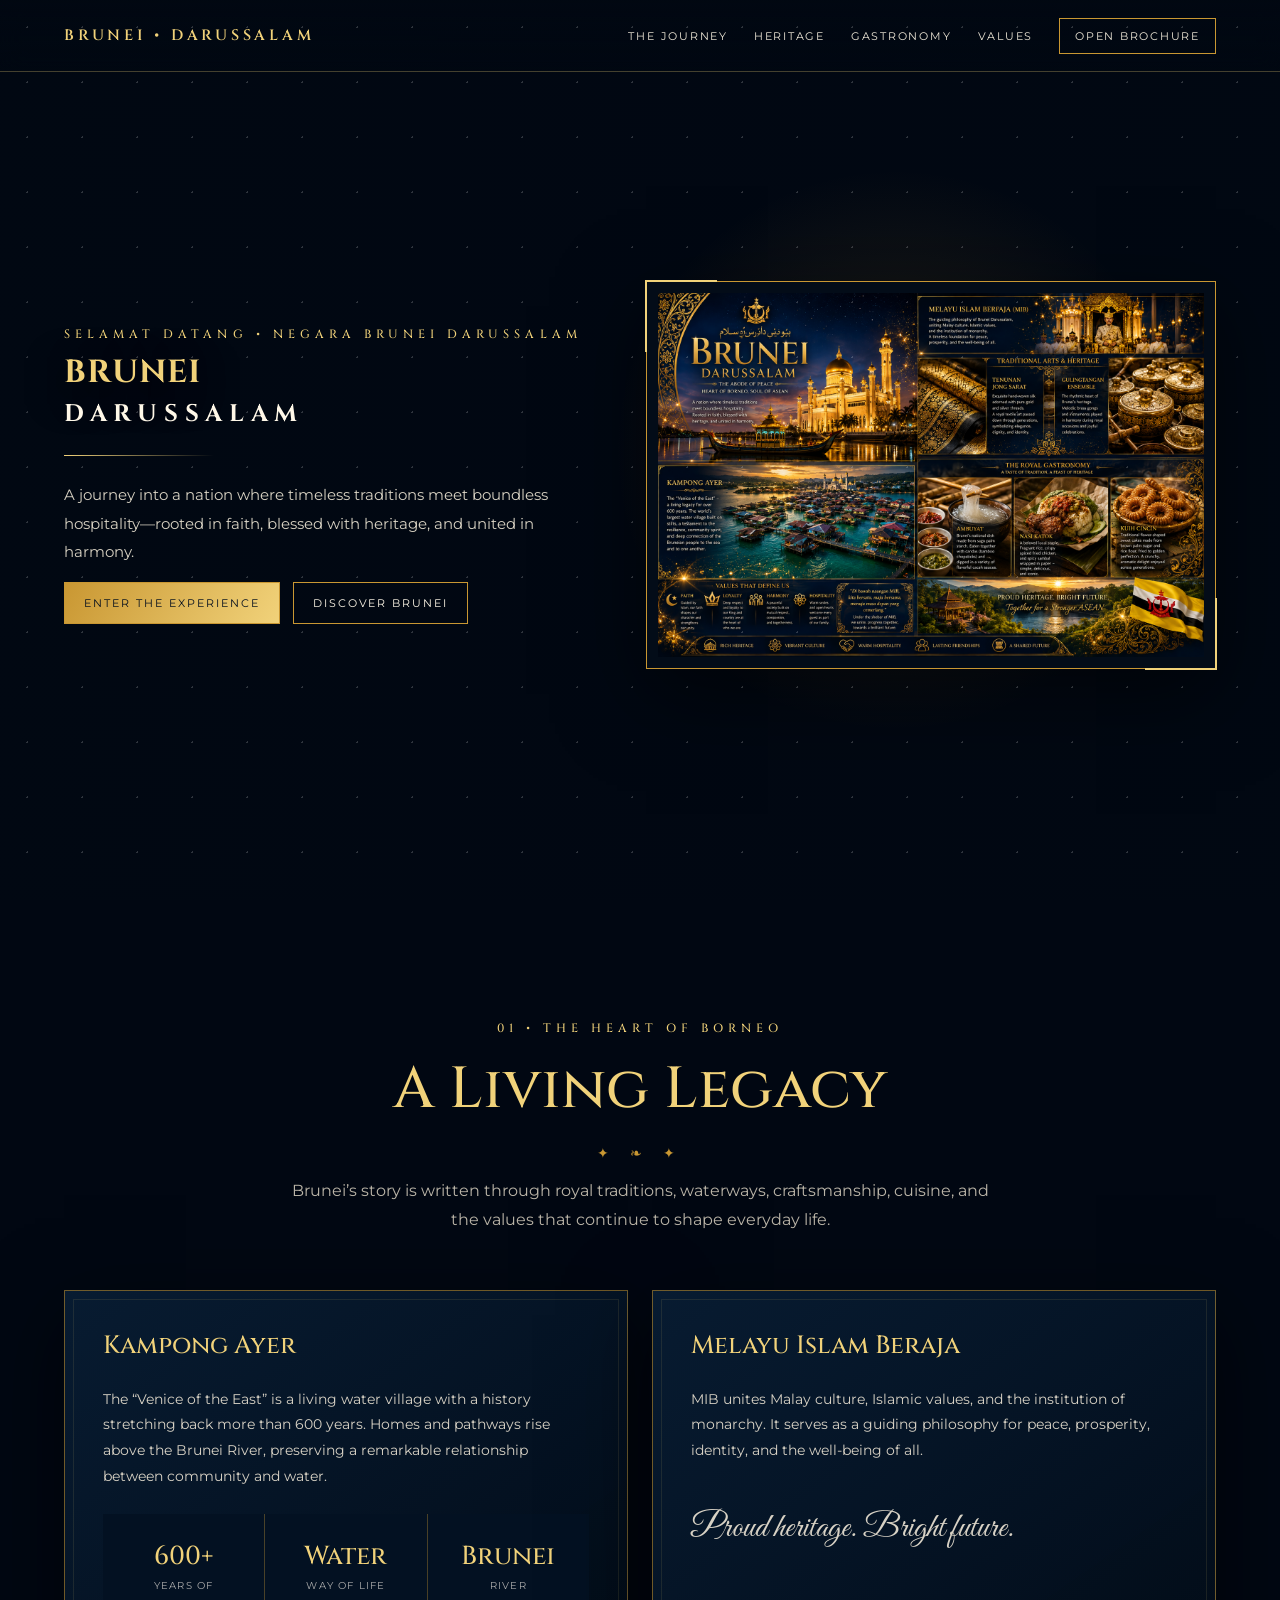
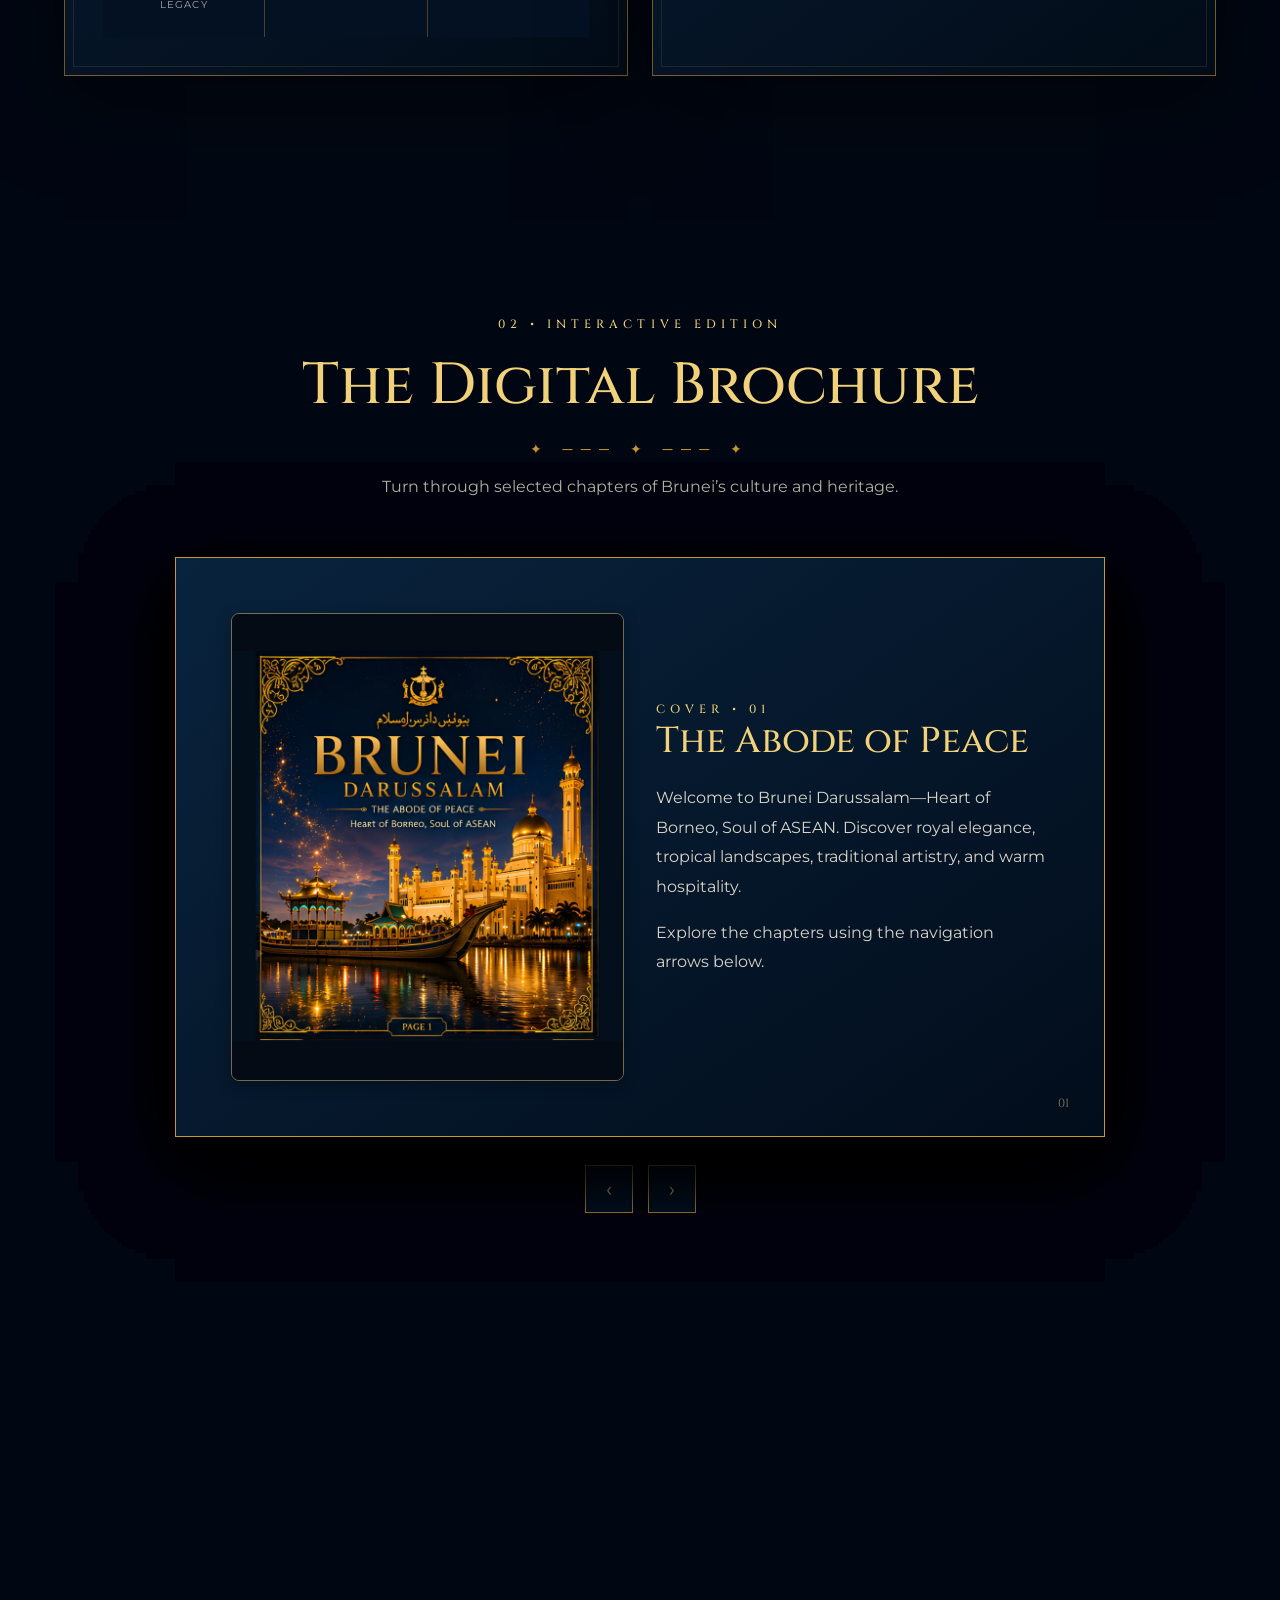
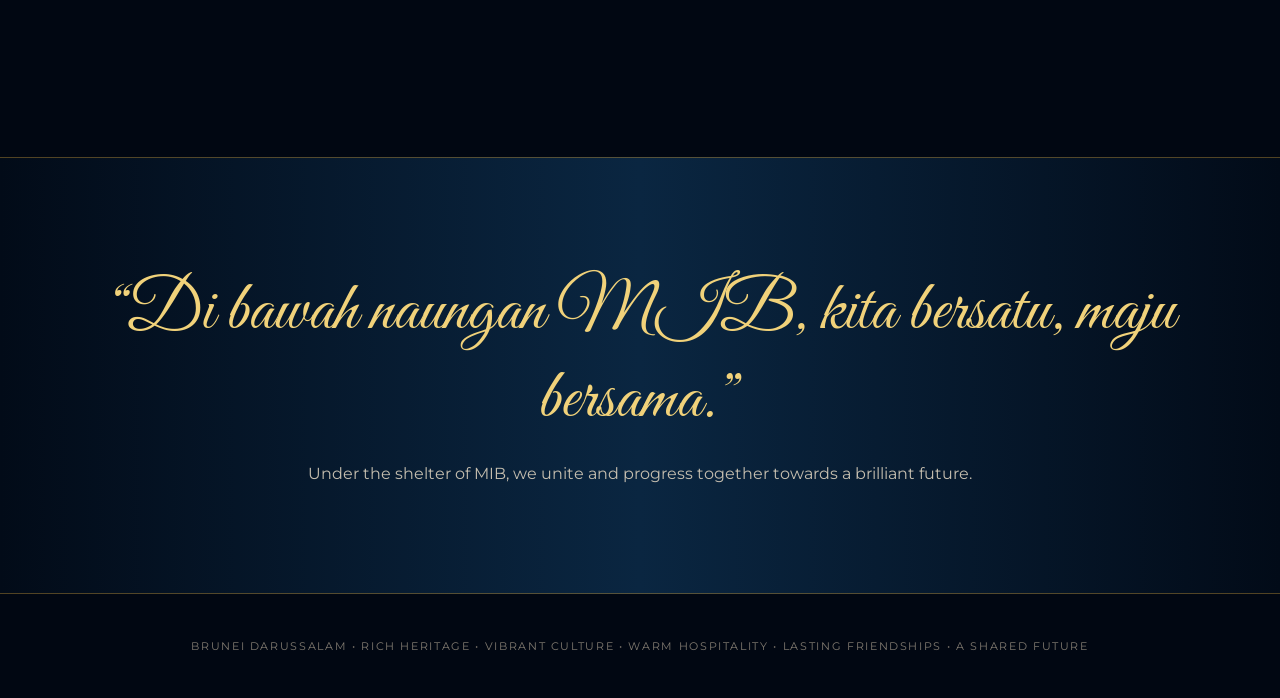
==== index.html @ bfda92d1 "Add files via upload" ====
<!DOCTYPE html>

<html lang="en">
<head>
<meta charset="utf-8"/>
<meta content="width=device-width,initial-scale=1" name="viewport"/>
<meta content="Brunei Darussalam — an interactive luxury digital brochure." name="description"/>
<title>Brunei Darussalam | A Journey of Heritage</title>

<link href="style.css" rel="stylesheet"/></head>
<body>
<nav class="topbar">
<a class="logo" href="#home">BRUNEI • DARUSSALAM</a>
<div class="menu">
<a href="#journey">THE JOURNEY</a>
<a href="#heritage">HERITAGE</a>
<a href="#gastronomy">GASTRONOMY</a>
<a href="#values">VALUES</a>
<a class="cta" href="#brochure">OPEN BROCHURE</a>
</div>
</nav>
<header class="hero" id="home">
<div class="hero-bg"></div>
<div class="hero-content">
<div>
<div class="eyebrow">Selamat Datang • Negara Brunei Darussalam</div>
<h1>BRUNEI</h1>
<h2 class="serif">DARUSSALAM</h2>
<div class="gold-line"></div>
<p>A journey into a nation where timeless traditions meet boundless hospitality—rooted in faith, blessed with heritage, and united in harmony.</p>
<div class="hero-buttons">
<a class="btn primary" href="#brochure">Enter the Experience</a>
<a class="btn" href="#journey">Discover Brunei</a>
</div>
</div>
<div class="cover-frame">
  <img alt="Luxury Brunei Darussalam brochure cover" src="brochure.png" style="width: 100%; height: auto; display: block;" />
</div>
</div>
</header>
<section class="section" id="journey">
<div class="section-inner reveal">
<div class="section-head">
<div class="eyebrow">01 • The Heart of Borneo</div>
<h2>A Living Legacy</h2>
<div class="ornament">✦ ❧ ✦</div>
<p>Brunei’s story is written through royal traditions, waterways, craftsmanship, cuisine, and the values that continue to shape everyday life.</p>
</div>
<div class="story">
<div class="panel">
<h3>Kampong Ayer</h3>
<p>The “Venice of the East” is a living water village with a history stretching back more than 600 years. Homes and pathways rise above the Brunei River, preserving a remarkable relationship between community and water.</p>
<div class="stats">
<div class="stat"><b>600+</b><span>Years of legacy</span></div>
<div class="stat"><b>Water</b><span>Way of life</span></div>
<div class="stat"><b>Brunei</b><span>River</span></div>
</div>
</div>
<div class="panel">
<h3>Melayu Islam Beraja</h3>
<p>MIB unites Malay culture, Islamic values, and the institution of monarchy. It serves as a guiding philosophy for peace, prosperity, identity, and the well-being of all.</p>
<p class="gold script" style="font-size:34px">Proud heritage. Bright future.</p>
</div>
</div>
</div>
</section>
<section class="section" id="brochure">
<div class="section-inner reveal">
<div class="section-head">
<div class="eyebrow">02 • Interactive Edition</div>
<h2>The Digital Brochure</h2>
<div class="ornament">✦ ─── ✦ ─── ✦</div>
<p>Turn through selected chapters of Brunei’s culture and heritage.</p>
</div>
<div class="flipbook-wrap">
<div class="flipbook" id="book">
<div class="book-shadow"></div>

<!-- PAGE 1: COVER -->
<article class="page active">
<div class="page-grid">
<div class="page-image"><img alt="Brochure image 1" id="brochureImage1" src="1b.png" style="object-position:center;"/></div>
<div>
<div class="eyebrow">Cover • 01</div>
<h3>The Abode of Peace</h3>
<p>Welcome to Brunei Darussalam—Heart of Borneo, Soul of ASEAN. Discover royal elegance, tropical landscapes, traditional artistry, and warm hospitality.</p>
<p class="gold">Explore the chapters using the navigation arrows below.</p>
</div>
</div><div class="page-number">01</div>
</article>

<!-- PAGE 2: HERITAGE & CRAFT -->
<article class="page">
<div class="page-grid">
<div>
<div class="eyebrow">Heritage • 02</div>
<h3>Melayu Islam Beraja (MIB)</h3>
<p>The guiding philosophy of Brunei Darussalam, uniting Malay culture, Islamic values, and the institution of monarchy.</p>
<p>Featuring traditional arts like Tenunan Jong Sarat and the Gulingtangan Ensemble.</p>
</div>
<div class="page-image"><img alt="Brochure image 2" id="brochureImage2" src="2b.png" style="object-position:center;"/></div>
</div><div class="page-number">02</div>
</article>

<!-- PAGE 3: KAMPONG AYER & VALUES -->
<article class="page">
<div class="page-grid">
<div class="page-image"><img alt="Brochure image 3" id="brochureImage3" src="3b.png" style="object-position:center;"/></div>
<div>
<div class="eyebrow">Legacy • 03</div>
<h3>Kampong Ayer & Values</h3>
<p>A living legacy for over 600 years. Known as the "Venice of the East," built on values of Faith, Loyalty, Harmony, and Hospitality.</p>
<button class="btn primary" onclick="openModal('craft')">Learn More</button>
</div>
</div><div class="page-number">03</div>
</article>

<!-- PAGE 4: GASTRONOMY -->
<article class="page">
<div class="page-grid">
<div>
<div class="eyebrow">Gastronomy • 04</div>
<h3>The Royal Gastronomy</h3>
<p>A taste of tradition and a feast of heritage featuring Ambuyat, Nasi Katok, and Kuih Cincin—iconic flavors enjoyed across generations.</p>
<button class="btn primary" onclick="openModal('food')">Explore Cuisine</button>
</div>
<div class="page-image"><img alt="Brochure image 4" id="brochureImage4" src="4b.png" style="object-position:center;"/></div>
</div><div class="page-number">04</div>
</article>

<!-- PAGE 5: GALLERY OVERVIEW -->
<article class="page">
<div class="page-grid">
<div class="page-image"><img alt="Brochure image 5" id="brochureImage5" src="5b.png" style="object-position:center;"/></div>
<div>
<div class="eyebrow">Overview • 05</div>
<h3>A Tapestry of Tradition</h3>
<p>A visual montage bringing together Brunei's majestic architecture, intricate crafts, musical traditions, and rich culinary culture.</p>
</div>
</div><div class="page-number">05</div>
</article>

<!-- PAGE 6: ASEAN & FUTURE -->
<article class="page">
<div class="page-grid">
<div>
<div class="eyebrow">Vision • 06</div>
<h3>Together for a Stronger ASEAN</h3>
<p>Proud heritage, bright future. Brunei Darussalam works alongside its ASEAN family for peace, prosperity, and a sustainable regional future.</p>
</div>
<div class="page-image"><img alt="Brochure image 6" id="brochureImage6" src="6b.png" style="object-position:center;"/></div>
</div><div class="page-number">06</div>
</article>

</div>
</div>
<div class="flip-controls">
<button aria-label="Previous page" class="iconbtn" onclick="prevPage()">‹</button>
<button aria-label="Next page" class="iconbtn" onclick="nextPage()">›</button>
</div>
</div>
</section>
<section class="section" id="heritage">
<div class="section-inner reveal">
<div class="section-head">
<div class="eyebrow">03 • Living Culture</div>
<h2>Traditional Arts &amp; Heritage</h2>
<div class="ornament">❧ ✦ ❧</div>
</div>
<div class="cards">
<article class="lux-card"><span class="num">01 / TEXTILE</span><h3>Tenunan Jong Sarat</h3><p>Exquisite hand-woven silk adorned with precious-looking gold and silver detailing, passed through generations as a symbol of refined heritage.</p></article>
<article class="lux-card"><span class="num">02 / MUSIC</span><h3>Gulingtangan</h3><p>The rhythmic heart of Brunei’s traditional music, with melodic brass gongs accompanying royal occasions and celebrations.</p></article>
<article class="lux-card"><span class="num">03 / WATER</span><h3>Kampong Ayer</h3><p>A remarkable settlement on stilts that embodies community, history, and Brunei’s enduring relationship with the river.</p></article>
</div>
</div>
</section>
<section class="section" id="gastronomy">
<div class="section-inner reveal">
<div class="section-head">
<div class="eyebrow">04 • A Taste of Tradition</div>
<h2>The Royal Gastronomy</h2>
<div class="ornament">✦ ❧ ✦</div>
</div>
<div class="cards">
<article class="lux-card"><span class="num">01 / NATIONAL DISH</span><h3>Ambuyat</h3><p>Made from sago palm starch and traditionally enjoyed with bamboo chopsticks and a variety of flavorful cacah sauces.</p></article>
<article class="lux-card"><span class="num">02 / LOCAL STAPLE</span><h3>Nasi Katok</h3><p>Fragrant rice paired with crispy fried chicken and spicy sambal—simple, comforting, and unmistakably Bruneian.</p></article>
<article class="lux-card"><span class="num">03 / SWEET</span><h3>Kuih Cincin</h3><p>Flower-shaped sweet cakes made with brown palm sugar and rice flour, fried to a golden, crunchy finish.</p></article>
</div>
</div>
</section>
<section class="section" id="values">
<div class="section-inner reveal">
<div class="section-head">
<div class="eyebrow">05 • The Bruneian Spirit</div>
<h2>Values That Define Us</h2>
</div>
<div class="values">
<div class="value"><div class="symbol">☾</div><h3>Faith</h3><p>Guided by Islam, faith shapes character and strengthens unity.</p></div>
<div class="value"><div class="symbol">♛</div><h3>Loyalty</h3><p>Respect and loyalty to the King and country are deeply cherished.</p></div>
<div class="value"><div class="symbol">❖</div><h3>Harmony</h3><p>A peaceful society built on mutual respect, compassion, and togetherness.</p></div>
<div class="value"><div class="symbol">❀</div><h3>Hospitality</h3><p>Warm smiles and open hearts welcome every guest as family.</p></div>
</div>
</div>
</section>
<section class="quote">
<div class="script">“Di bawah naungan MIB, kita bersatu, maju bersama.”</div>
<p>Under the shelter of MIB, we unite and progress together towards a brilliant future.</p>
</section>
<footer class="footer">
BRUNEI DARUSSALAM • RICH HERITAGE • VIBRANT CULTURE • WARM HOSPITALITY • LASTING FRIENDSHIPS • A SHARED FUTURE
</footer>
<div class="modal" id="modal" onclick="if(event.target===this)closeModal()">
<div class="modal-box">
<button class="close" onclick="closeModal()">×</button>
<div id="modalContent"></div>
</div>
</div>
<script>
let current=0;
const pages=[...document.querySelectorAll('.page')];
function showPage(n){
 current=Math.max(0,Math.min(pages.length-1,n));
 pages.forEach((p,i)=>{p.classList.toggle('active',i===current);p.classList.toggle('prev',i<current);p.classList.toggle('back',i>current)});
}
function nextPage(){showPage(current+1)}
function prevPage(){showPage(current-1)}
function openModal(type){
 const content=document.getElementById('modalContent');
 if(type==='craft') content.innerHTML='<h3>Tenunan Jong Sarat</h3><p>This traditional woven textile is celebrated for its intricate craftsmanship and luxurious appearance. Its patterns and materials connect contemporary Brunei with generations of artistic knowledge.</p>';
 if(type==='food') content.innerHTML='<h3>The Royal Gastronomy</h3><p>Ambuyat, Nasi Katok, and Kuih Cincin each tell a different story: staple ingredients, everyday comfort, and traditional sweets brought together through Brunei’s love of food and hospitality.</p>';
 document.getElementById('modal').classList.add('open');
}
function closeModal(){document.getElementById('modal').classList.remove('open')}
document.addEventListener('keydown',e=>{if(e.key==='ArrowRight')nextPage();if(e.key==='ArrowLeft')prevPage();if(e.key==='Escape')closeModal()});
const io=new IntersectionObserver(es=>es.forEach(e=>{if(e.isIntersecting)e.target.classList.add('show')}),{threshold:.12});
document.querySelectorAll('.reveal').forEach(x=>io.observe(x));
</script>
<script>
function setupBrochureImageInputs(){
  document.querySelectorAll('.page-image.upload-slot input[type="file"]').forEach(input=>{
    input.addEventListener('change',function(){
      const file=this.files && this.files[0];
      if(!file) return;
      const slot=this.closest('.page-image.upload-slot');
      const img=slot.querySelector('img');
      const reader=new FileReader();
      reader.onload=e=>{
        img.src=e.target.result;
        slot.classList.add('has-image');
      };
      reader.readAsDataURL(file);
    });
  });
}
setupBrochureImageInputs();
</script></body>
</html>
---- style.css ----
@import url('https://fonts.googleapis.com/css2?family=Cinzel:wght@400;500;600;700&family=Great+Vibes&family=Montserrat:wght@300;400;500;600&display=swap');
:root{
 --navy:#020b18; --navy2:#071b31; --gold:#c99732; --gold2:#f1d27a; --ivory:#fff8e8;
 --shadow:0 25px 80px rgba(0,0,0,.55);
}
*{box-sizing:border-box}
html{scroll-behavior:smooth}
body{margin:0;background:#010712;color:var(--ivory);font-family:Montserrat,Arial,sans-serif;overflow-x:hidden}
body:before{content:"";position:fixed;inset:0;pointer-events:none;z-index:99;opacity:.18;background-image:radial-gradient(#fff 1px,transparent 1px);background-size:55px 55px}
a{color:inherit}
button{font:inherit}
.gold{color:var(--gold2)}
.script{font-family:"Great Vibes",cursive}
.serif{font-family:Cinzel,serif}
.topbar{position:fixed;z-index:50;top:0;left:0;right:0;height:72px;display:flex;align-items:center;justify-content:space-between;padding:0 5vw;background:linear-gradient(180deg,rgba(1,8,18,.96),rgba(1,8,18,.55));border-bottom:1px solid rgba(241,210,122,.28);backdrop-filter:blur(12px)}
.logo{font:600 15px Cinzel;letter-spacing:.25em;color:var(--gold2);text-decoration:none}
.menu{display:flex;gap:26px;align-items:center}
.menu a{font-size:11px;letter-spacing:.16em;text-decoration:none;color:#eee8d8;transition:.3s}
.menu a:hover{color:var(--gold2)}
.menu .cta{border:1px solid var(--gold);padding:10px 15px}
.hero{min-height:100vh;position:relative;display:grid;place-items:center;padding:110px 5vw 60px;overflow:hidden}
.hero-bg{position:absolute;inset:0;background:radial-gradient(circle at 70% 50%,rgba(201,151,50,.18),transparent 28%),linear-gradient(90deg,rgba(1,8,18,.92),rgba(1,8,18,.3),rgba(1,8,18,.8));}
.hero-content{position:relative;z-index:2;width:min(1200px,100%);display:grid;grid-template-columns:1fr 1.1fr;gap:5vw;align-items:center}
.eyebrow{font:500 12px Cinzel;letter-spacing:.42em;color:var(--gold2);text-transform:uppercase}
h1{font:600 clamp(52px,9vw,130px);line-height:.82;margin:18px 0 12px;font-family:Cinzel;letter-spacing:.04em;color:var(--gold2);text-shadow:0 10px 40px #000}
.hero h2{font:400 clamp(20px,3vw,38px);letter-spacing:.28em;margin:0 0 20px}
.hero p{max-width:570px;color:#d7d1c2;line-height:1.9;font-size:15px}
.gold-line{height:1px;width:150px;background:linear-gradient(90deg,var(--gold2),transparent);margin:25px 0}
.hero-buttons{display:flex;gap:13px;flex-wrap:wrap}
.btn{cursor:pointer;text-decoration:none;border:1px solid var(--gold);padding:13px 19px;font-size:11px;letter-spacing:.18em;text-transform:uppercase;transition:.35s}
.btn.primary{background:linear-gradient(120deg,var(--gold),var(--gold2));color:#07111f}
.btn:hover{transform:translateY(-3px);box-shadow:0 10px 35px rgba(201,151,50,.22)}
.cover-frame {
  position: relative;
  padding: 11px;
  border: 1px solid var(--gold);
  box-shadow: var(--shadow);
  transform: none; /* Keeps it straight */
  background: #030c18;
  width: 100%;
  max-width: 650px; /* Increased from default to make the image frame significantly larger */
  margin: 0 auto;
  box-sizing: border-box;
}

.cover-frame::before,
.cover-frame::after {
  content: "";
  position: absolute;
  width: 70px;
  height: 70px;
  border-color: var(--gold2);
  border-style: solid;
  pointer-events: none;
}

.cover-frame::before {
  left: -2px;
  top: -2px;
  border-width: 2px 0 0 2px;
}

.cover-frame::after {
  right: -2px;
  bottom: -2px;
  border-width: 0 2px 2px 0;
}

.cover-frame img {
  width: 100%;
  height: auto;
  display: block;
}

.section{padding:120px 5vw;position:relative}
.section-inner{width:min(1180px,100%);margin:auto}
.section-head{text-align:center;margin-bottom:55px}
.section-head .eyebrow{margin-bottom:14px}
.section-head h2{font:500 clamp(30px,5vw,58px) Cinzel;color:var(--gold2);margin:0 0 12px}
.section-head p{max-width:700px;margin:auto;color:#bbb5a8;line-height:1.8}
.ornament{color:var(--gold);letter-spacing:.6em;font-size:14px;margin:15px 0}
.story{display:grid;grid-template-columns:1fr 1fr;gap:24px}
.panel{background:linear-gradient(145deg,rgba(8,29,51,.94),rgba(2,12,24,.98));border:1px solid rgba(201,151,50,.55);padding:38px;position:relative;box-shadow:var(--shadow);overflow:hidden}
.panel:after{content:"";position:absolute;inset:8px;border:1px solid rgba(241,210,122,.1);pointer-events:none}
.panel h3{font:500 25px Cinzel;color:var(--gold2);margin-top:0}
.panel p{color:#d8d2c5;line-height:1.85;font-size:14px}
.stats{display:grid;grid-template-columns:repeat(3,1fr);gap:1px;background:rgba(201,151,50,.35);margin-top:24px}
.stat{background:#031122;padding:25px;text-align:center}
.stat b{display:block;font:500 26px Cinzel;color:var(--gold2)}
.stat span{font-size:10px;letter-spacing:.12em;color:#aaa;text-transform:uppercase}
.flipbook-wrap{perspective:1600px;display:grid;place-items:center}
.flipbook{width:min(930px,100%);height:580px;position:relative;transform-style:preserve-3d}
.book-shadow{position:absolute;inset:7% 3%;background:#000;filter:blur(30px);opacity:.6;transform:translateZ(-50px)}
.page{position:absolute;inset:0;background:linear-gradient(145deg,#09233d,#020d1b);border:1px solid var(--gold);box-shadow:var(--shadow);padding:55px;backface-visibility:hidden;transition:transform .9s cubic-bezier(.2,.75,.2,1),opacity .6s;transform-origin:left center}
.page.back{transform:rotateY(-180deg);opacity:0}
.page.active{transform:rotateY(0);opacity:1;z-index:3}
.page.prev{transform:rotateY(180deg);opacity:0}
.page-grid{display:grid;grid-template-columns:1fr 1fr;gap:30px;height:100%;align-items:center}
.page-image{height:100%;background-size:cover;background-position:center;border:1px solid rgba(241,210,122,.45);min-height:280px}
.page h3{font:500 36px Cinzel;color:var(--gold2);margin:0 0 18px}
.page p{color:#d9d4c9;line-height:1.85}
.page-number{position:absolute;bottom:25px;right:35px;color:#8c8168;font:12px Cinzel}
.flip-controls{display:flex;justify-content:center;gap:15px;margin-top:28px}
.iconbtn{width:48px;height:48px;border:1px solid var(--gold);background:#06172a;color:var(--gold2);cursor:pointer;font-size:20px}
.cards{display:grid;grid-template-columns:repeat(3,1fr);gap:20px}
.lux-card{min-height:270px;padding:30px;background:linear-gradient(160deg,#0a2845,#020d1b);border:1px solid rgba(201,151,50,.5);transition:.35s;position:relative}
.lux-card:hover{transform:translateY(-8px);border-color:var(--gold2);box-shadow:0 18px 45px rgba(0,0,0,.5)}
.lux-card .num{font:12px Cinzel;color:var(--gold);letter-spacing:.2em}
.lux-card h3{font:500 24px Cinzel;color:var(--gold2);margin:18px 0 12px}
.lux-card p{color:#c9c4b9;font-size:13px;line-height:1.8}
.modal{position:fixed;inset:0;background:rgba(0,4,10,.82);backdrop-filter:blur(10px);z-index:100;display:none;place-items:center;padding:20px}
.modal.open{display:grid}
.modal-box{width:min(720px,100%);background:linear-gradient(145deg,#09233d,#020b17);border:1px solid var(--gold);box-shadow:0 30px 100px #000;padding:40px;position:relative}
.close{position:absolute;right:16px;top:13px;background:none;border:0;color:var(--gold2);font-size:28px;cursor:pointer}
.modal h3{font:500 30px Cinzel;color:var(--gold2);margin-top:0}
.modal p{color:#d6d0c3;line-height:1.9}
.values{display:grid;grid-template-columns:repeat(4,1fr);gap:12px}
.value{text-align:center;padding:28px 15px;border-top:1px solid var(--gold);border-bottom:1px solid rgba(201,151,50,.3)}
.value .symbol{font-size:31px;color:var(--gold2)}
.value h3{font:500 17px Cinzel;color:var(--gold2)}
.value p{font-size:12px;color:#aaa39a;line-height:1.7}
.quote{padding:110px 5vw;text-align:center;background:linear-gradient(90deg,#020b18,#0a2641,#020b18);border-top:1px solid rgba(201,151,50,.4);border-bottom:1px solid rgba(201,151,50,.4)}
.quote .script{font-size:clamp(35px,6vw,70px);color:var(--gold2)}
.quote p{color:#c5beaf;max-width:750px;margin:20px auto 0}
.footer{padding:45px 5vw;text-align:center;color:#807a70;font-size:11px;letter-spacing:.15em}
.reveal{opacity:0;transform:translateY(35px);transition:1s ease}
.reveal.show{opacity:1;transform:none}
/* Container adjustments to allow wider content */
.flipbook-wrap {
  width: 100%;
  max-width: 1100px; /* Increased width limit */
  margin: 0 auto;
  padding: 0 1rem;
  box-sizing: border-box;
}

/* Page grid layout */
.page-grid {
  display: grid;
  grid-template-columns: minmax(280px, 1fr) 1fr; /* Responsive column scaling */
  gap: 2rem;
  align-items: center;
  width: 100%;
  box-sizing: border-box;
}

/* Fix image container sizing and prevents overflow clipping */
.page-image {
  width: 100%;
  max-width: 450px; /* Limits maximum image expansion */
  aspect-ratio: 1 / 1;
  overflow: hidden;
  border-radius: 8px;
  box-shadow: 0 4px 15px rgba(0, 0, 0, 0.3);
  margin: 0 auto;
}

/* Ensure full image visibility without cropping key details */
.page-image img {
  width: 100%;
  height: 100%;
  object-fit: contain; /* Shows full image without clipping edges */
  background-color: #050b14; /* Seamless dark background fill */
  display: block;
}

/* Stack vertically on smaller monitors or screens */
@media (max-width: 850px) {
  .page-grid {
    grid-template-columns: 1fr;
    gap: 1.5rem;
  }
  
  .page-image {
    max-width: 100%;
  }
}


@media(max-width:850px){
 .menu a:not(.cta){display:none}
 .hero-content,.story,.page-grid{grid-template-columns:1fr}
 .hero{padding-top:100px}
 .cover-frame{max-width:600px;margin:auto}
 .flipbook{height:auto;min-height:650px}
 .page{position:relative;display:none;min-height:650px}
 .page.active{display:block}
 .cards{grid-template-columns:1fr}
 .values{grid-template-columns:1fr 1fr}
}
@media(max-width:520px){
 .topbar{padding:0 18px}
 .logo{font-size:11px}
 .section{padding:80px 18px}
 .panel,.page{padding:28px}
 .values{grid-template-columns:1fr}
}


/* ===== Brochure image input: keeps the original design ===== */
.page-image.upload-slot{position:relative;overflow:hidden;cursor:pointer;background:linear-gradient(145deg,#09233d,#020d1b);}
.page-image.upload-slot input{display:none;}
.page-image.upload-slot img{width:100%;height:100%;display:block;object-fit:cover;object-position:center;}
.page-image.upload-slot .upload-hint{position:absolute;inset:0;display:grid;place-items:center;text-align:center;background:linear-gradient(145deg,rgba(9,35,61,.92),rgba(2,13,27,.92));color:var(--gold2);font:500 11px Cinzel;letter-spacing:.18em;text-transform:uppercase;transition:.3s;}
.page-image.upload-slot .upload-hint span{display:block;font:400 32px Montserrat;margin-bottom:8px;}
.page-image.upload-slot.has-image .upload-hint{opacity:0;pointer-events:none;}
.page-image.upload-slot:hover .upload-hint{background:linear-gradient(145deg,rgba(9,35,61,.78),rgba(2,13,27,.78));}
@media(max-width:850px){
 .page-image.upload-slot{height:320px;min-height:320px;}
}
@media(max-width:520px){
 .page-image.upload-slot{height:260px;min-height:260px;}
 .page-image.upload-slot .upload-hint{font-size:9px;letter-spacing:.14em;}
}
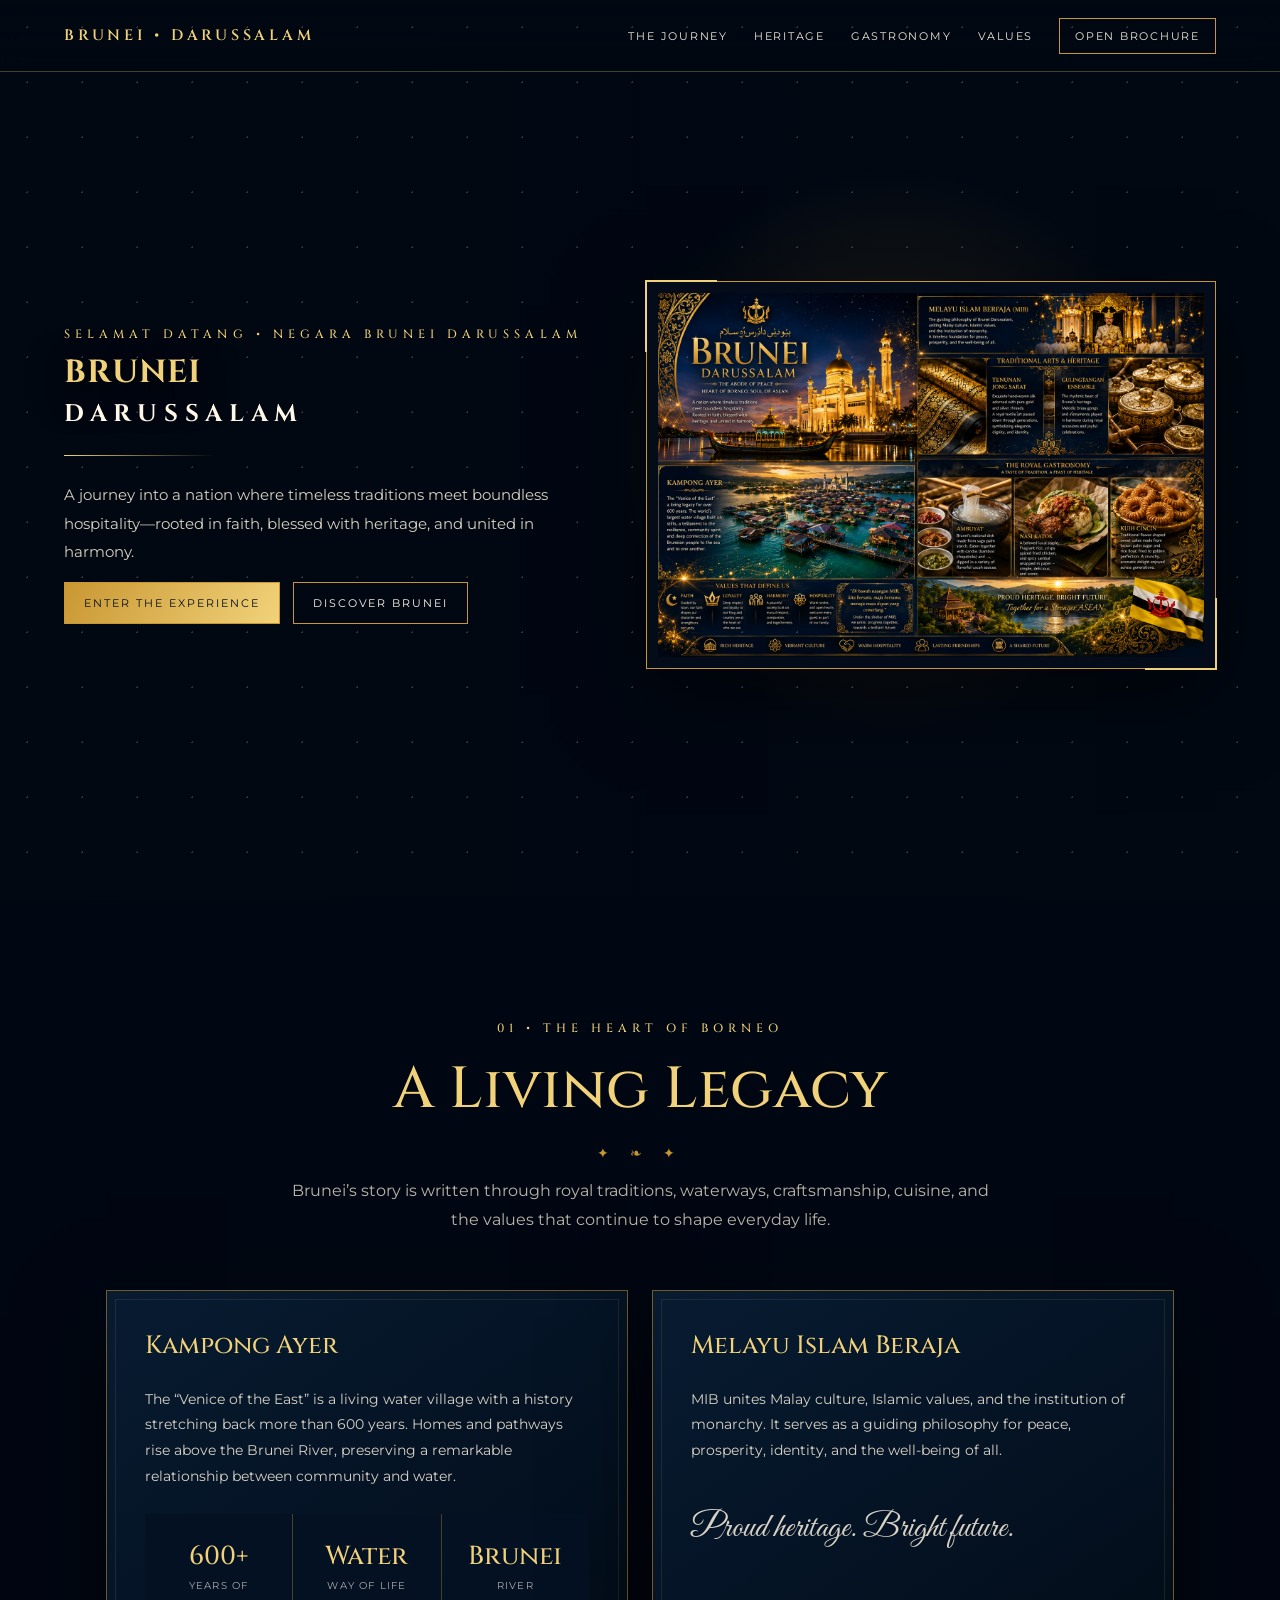
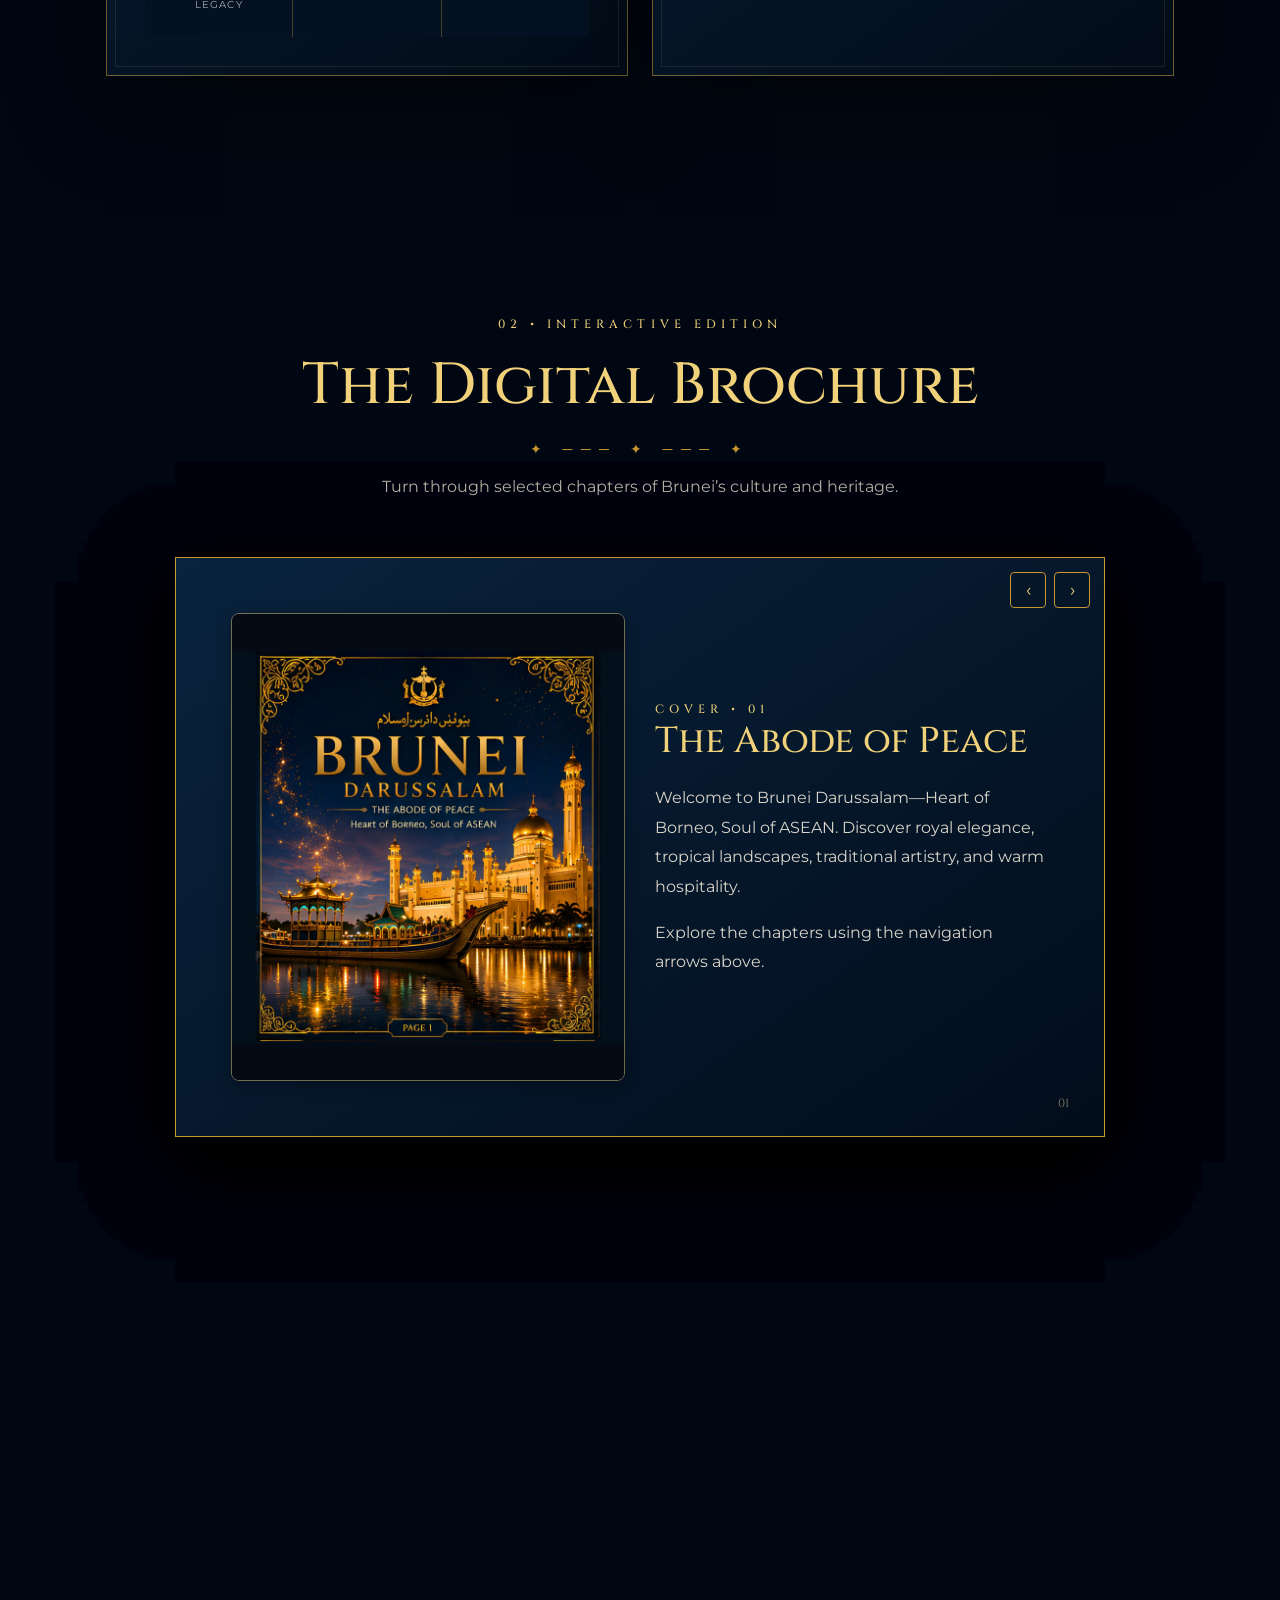
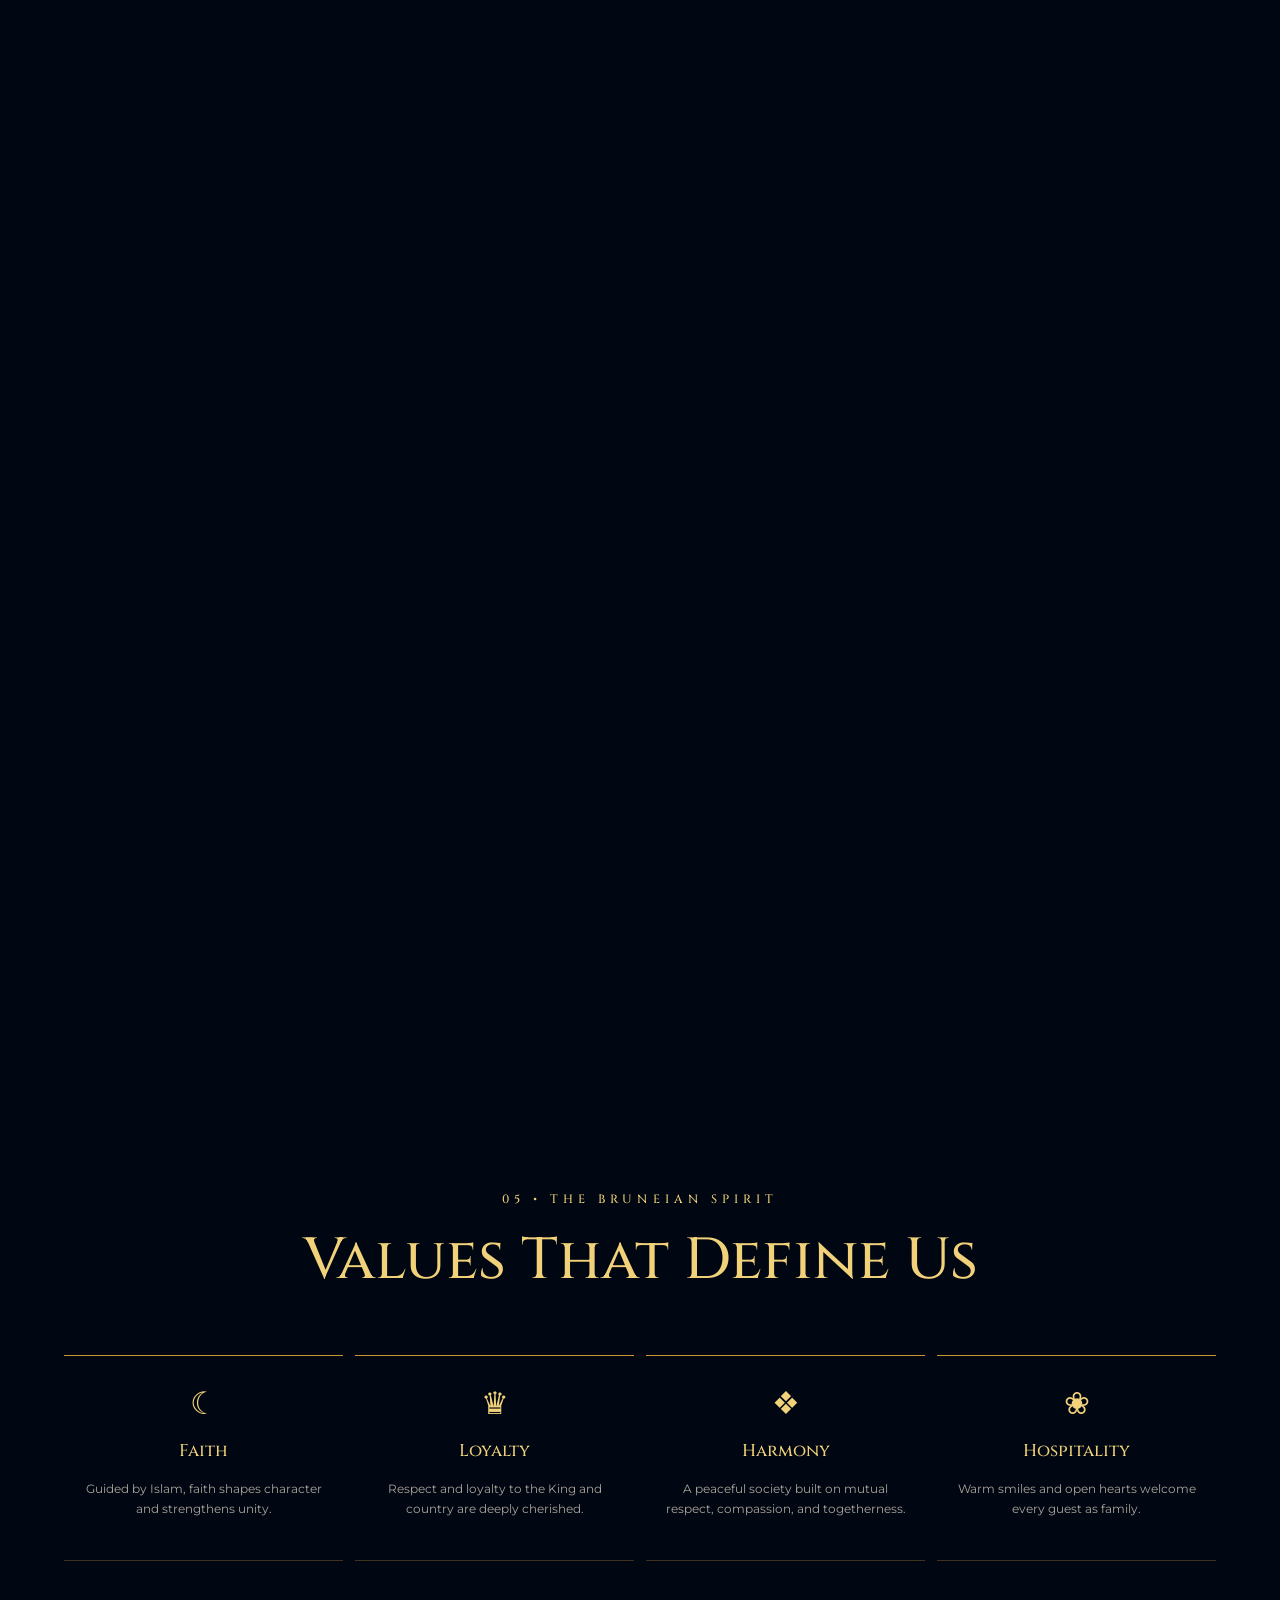
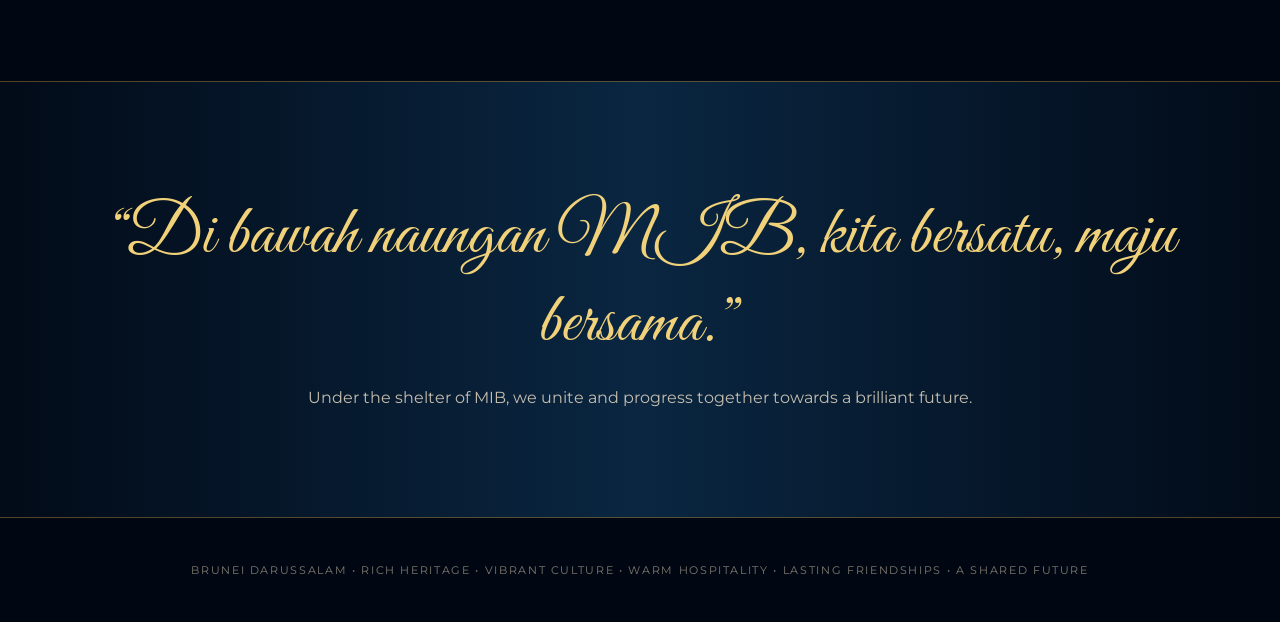
==== commit a3a552e7: "Add files via upload" ====
--- a/index.html
+++ b/index.html
@@ -65,114 +65,125 @@
 </div>
 </section>
 <section class="section" id="brochure">
-<div class="section-inner reveal">
-<div class="section-head">
-<div class="eyebrow">02 • Interactive Edition</div>
-<h2>The Digital Brochure</h2>
-<div class="ornament">✦ ─── ✦ ─── ✦</div>
-<p>Turn through selected chapters of Brunei’s culture and heritage.</p>
-</div>
-<div class="flipbook-wrap">
-<div class="flipbook" id="book">
-<div class="book-shadow"></div>
-
-<!-- PAGE 1: COVER -->
-<article class="page active">
-<div class="page-grid">
-<div class="page-image"><img alt="Brochure image 1" id="brochureImage1" src="1b.png" style="object-position:center;"/></div>
-<div>
-<div class="eyebrow">Cover • 01</div>
-<h3>The Abode of Peace</h3>
-<p>Welcome to Brunei Darussalam—Heart of Borneo, Soul of ASEAN. Discover royal elegance, tropical landscapes, traditional artistry, and warm hospitality.</p>
-<p class="gold">Explore the chapters using the navigation arrows below.</p>
-</div>
-</div><div class="page-number">01</div>
-</article>
-
-<!-- PAGE 2: HERITAGE & CRAFT -->
-<article class="page">
-<div class="page-grid">
-<div>
-<div class="eyebrow">Heritage • 02</div>
-<h3>Melayu Islam Beraja (MIB)</h3>
-<p>The guiding philosophy of Brunei Darussalam, uniting Malay culture, Islamic values, and the institution of monarchy.</p>
-<p>Featuring traditional arts like Tenunan Jong Sarat and the Gulingtangan Ensemble.</p>
-</div>
-<div class="page-image"><img alt="Brochure image 2" id="brochureImage2" src="2b.png" style="object-position:center;"/></div>
-</div><div class="page-number">02</div>
-</article>
-
-<!-- PAGE 3: KAMPONG AYER & VALUES -->
-<article class="page">
-<div class="page-grid">
-<div class="page-image"><img alt="Brochure image 3" id="brochureImage3" src="3b.png" style="object-position:center;"/></div>
-<div>
-<div class="eyebrow">Legacy • 03</div>
-<h3>Kampong Ayer & Values</h3>
-<p>A living legacy for over 600 years. Known as the "Venice of the East," built on values of Faith, Loyalty, Harmony, and Hospitality.</p>
-<button class="btn primary" onclick="openModal('craft')">Learn More</button>
-</div>
-</div><div class="page-number">03</div>
-</article>
-
-<!-- PAGE 4: GASTRONOMY -->
-<article class="page">
-<div class="page-grid">
-<div>
-<div class="eyebrow">Gastronomy • 04</div>
-<h3>The Royal Gastronomy</h3>
-<p>A taste of tradition and a feast of heritage featuring Ambuyat, Nasi Katok, and Kuih Cincin—iconic flavors enjoyed across generations.</p>
-<button class="btn primary" onclick="openModal('food')">Explore Cuisine</button>
-</div>
-<div class="page-image"><img alt="Brochure image 4" id="brochureImage4" src="4b.png" style="object-position:center;"/></div>
-</div><div class="page-number">04</div>
-</article>
-
-<!-- PAGE 5: GALLERY OVERVIEW -->
-<article class="page">
-<div class="page-grid">
-<div class="page-image"><img alt="Brochure image 5" id="brochureImage5" src="5b.png" style="object-position:center;"/></div>
-<div>
-<div class="eyebrow">Overview • 05</div>
-<h3>A Tapestry of Tradition</h3>
-<p>A visual montage bringing together Brunei's majestic architecture, intricate crafts, musical traditions, and rich culinary culture.</p>
-</div>
-</div><div class="page-number">05</div>
-</article>
-
-<!-- PAGE 6: ASEAN & FUTURE -->
-<article class="page">
-<div class="page-grid">
-<div>
-<div class="eyebrow">Vision • 06</div>
-<h3>Together for a Stronger ASEAN</h3>
-<p>Proud heritage, bright future. Brunei Darussalam works alongside its ASEAN family for peace, prosperity, and a sustainable regional future.</p>
-</div>
-<div class="page-image"><img alt="Brochure image 6" id="brochureImage6" src="6b.png" style="object-position:center;"/></div>
-</div><div class="page-number">06</div>
-</article>
-
-</div>
-</div>
-<div class="flip-controls">
-<button aria-label="Previous page" class="iconbtn" onclick="prevPage()">‹</button>
-<button aria-label="Next page" class="iconbtn" onclick="nextPage()">›</button>
-</div>
-</div>
-</section>
+  <div class="section-inner reveal">
+    <div class="section-head">
+      <div class="eyebrow">02 • Interactive Edition</div>
+      <h2>The Digital Brochure</h2>
+      <div class="ornament">✦ ─── ✦ ─── ✦</div>
+      <p>Turn through selected chapters of Brunei’s culture and heritage.</p>
+    </div>
+
+    <div class="flipbook-wrap">
+      <div class="flipbook" id="book">
+        
+        <!-- Controls placed inside the flipbook box -->
+        <div class="flip-controls">
+          <button aria-label="Previous page" class="iconbtn" onclick="prevPage()">‹</button>
+          <button aria-label="Next page" class="iconbtn" onclick="nextPage()">›</button>
+        </div>
+
+        <div class="book-shadow"></div>
+
+        <!-- PAGE 1: COVER -->
+        <article class="page active">
+          <div class="page-grid">
+            <div class="page-image"><img alt="Brochure image 1" id="brochureImage1" src="1b.png" style="object-position:center;"/></div>
+            <div>
+              <div class="eyebrow">Cover • 01</div>
+              <h3>The Abode of Peace</h3>
+              <p>Welcome to Brunei Darussalam—Heart of Borneo, Soul of ASEAN. Discover royal elegance, tropical landscapes, traditional artistry, and warm hospitality.</p>
+              <p class="gold">Explore the chapters using the navigation arrows above.</p>
+            </div>
+          </div>
+          <div class="page-number">01</div>
+        </article>
+
+        <!-- PAGE 2: HERITAGE & CRAFT -->
+        <article class="page">
+          <div class="page-grid">
+            <div>
+              <div class="eyebrow">Heritage • 02</div>
+              <h3>Melayu Islam Beraja (MIB)</h3>
+              <p>The guiding philosophy of Brunei Darussalam, uniting Malay culture, Islamic values, and the institution of monarchy.</p>
+              <p>Featuring traditional arts like Tenunan Jong Sarat and the Gulingtangan Ensemble.</p>
+            </div>
+            <div class="page-image"><img alt="Brochure image 2" id="brochureImage2" src="2b.png" style="object-position:center;"/></div>
+          </div>
+          <div class="page-number">02</div>
+        </article>
+
+        <!-- PAGE 3: KAMPONG AYER & VALUES -->
+        <article class="page">
+          <div class="page-grid">
+            <div class="page-image"><img alt="Brochure image 3" id="brochureImage3" src="3b.png" style="object-position:center;"/></div>
+            <div>
+              <div class="eyebrow">Legacy • 03</div>
+              <h3>Kampong Ayer & Values</h3>
+              <p>A living legacy for over 600 years. Known as the "Venice of the East," built on values of Faith, Loyalty, Harmony, and Hospitality.</p>
+              <button class="btn primary" onclick="openModal('craft')">Learn More</button>
+            </div>
+          </div>
+          <div class="page-number">03</div>
+        </article>
+
+        <!-- PAGE 4: GASTRONOMY -->
+        <article class="page">
+          <div class="page-grid">
+            <div>
+              <div class="eyebrow">Gastronomy • 04</div>
+              <h3>The Royal Gastronomy</h3>
+              <p>A taste of tradition and a feast of heritage featuring Ambuyat, Nasi Katok, and Kuih Cincin—iconic flavors enjoyed across generations.</p>
+              <button class="btn primary" onclick="openModal('food')">Explore Cuisine</button>
+            </div>
+            <div class="page-image"><img alt="Brochure image 4" id="brochureImage4" src="4b.png" style="object-position:center;"/></div>
+          </div>
+          <div class="page-number">04</div>
+        </article>
+
+        <!-- PAGE 5: GALLERY OVERVIEW -->
+        <article class="page">
+          <div class="page-grid">
+            <div class="page-image"><img alt="Brochure image 5" id="brochureImage5" src="5b.png" style="object-position:center;"/></div>
+            <div>
+              <div class="eyebrow">Overview • 05</div>
+              <h3>A Tapestry of Tradition</h3>
+              <p>A visual montage bringing together Brunei's majestic architecture, intricate crafts, musical traditions, and rich culinary culture.</p>
+            </div>
+          </div>
+          <div class="page-number">05</div>
+        </article>
+
+        <!-- PAGE 6: ASEAN & FUTURE -->
+        <article class="page">
+          <div class="page-grid">
+            <div>
+              <div class="eyebrow">Vision • 06</div>
+              <h3>Together for a Stronger ASEAN</h3>
+              <p>Proud heritage, bright future. Brunei Darussalam works alongside its ASEAN family for peace, prosperity, and a sustainable regional future.</p>
+            </div>
+            <div class="page-image"><img alt="Brochure image 6" id="brochureImage6" src="6b.png" style="object-position:center;"/></div>
+          </div>
+          <div class="page-number">06</div>
+        </article>
+
+      </div>
+    </div>
+  </div>
+</section>
+
 <section class="section" id="heritage">
-<div class="section-inner reveal">
-<div class="section-head">
-<div class="eyebrow">03 • Living Culture</div>
-<h2>Traditional Arts &amp; Heritage</h2>
-<div class="ornament">❧ ✦ ❧</div>
-</div>
-<div class="cards">
-<article class="lux-card"><span class="num">01 / TEXTILE</span><h3>Tenunan Jong Sarat</h3><p>Exquisite hand-woven silk adorned with precious-looking gold and silver detailing, passed through generations as a symbol of refined heritage.</p></article>
-<article class="lux-card"><span class="num">02 / MUSIC</span><h3>Gulingtangan</h3><p>The rhythmic heart of Brunei’s traditional music, with melodic brass gongs accompanying royal occasions and celebrations.</p></article>
-<article class="lux-card"><span class="num">03 / WATER</span><h3>Kampong Ayer</h3><p>A remarkable settlement on stilts that embodies community, history, and Brunei’s enduring relationship with the river.</p></article>
-</div>
-</div>
+  <div class="section-inner reveal">
+    <div class="section-head">
+      <div class="eyebrow">03 • Living Culture</div>
+      <h2>Traditional Arts &amp; Heritage</h2>
+      <div class="ornament">❧ ✦ ❧</div>
+    </div>
+    <div class="cards">
+      <article class="lux-card"><span class="num">01 / TEXTILE</span><h3>Tenunan Jong Sarat</h3><p>Exquisite hand-woven silk adorned with precious-looking gold and silver detailing, passed through generations as a symbol of refined heritage.</p></article>
+      <article class="lux-card"><span class="num">02 / MUSIC</span><h3>Gulingtangan</h3><p>The rhythmic heart of Brunei’s traditional music, with melodic brass gongs accompanying royal occasions and celebrations.</p></article>
+      <article class="lux-card"><span class="num">03 / WATER</span><h3>Kampong Ayer</h3><p>A remarkable settlement on stilts that embodies community, history, and Brunei’s enduring relationship with the river.</p></article>
+    </div>
+  </div>
 </section>
 <section class="section" id="gastronomy">
 <div class="section-inner reveal">
--- a/style.css
+++ b/style.css
@@ -80,6 +80,61 @@
 .section-head h2{font:500 clamp(30px,5vw,58px) Cinzel;color:var(--gold2);margin:0 0 12px}
 .section-head p{max-width:700px;margin:auto;color:#bbb5a8;line-height:1.8}
 .ornament{color:var(--gold);letter-spacing:.6em;font-size:14px;margin:15px 0}
+
+/* Container Spacing & Layout */
+#journey .section-inner {
+  width: 100%;
+  max-width: 1100px;
+  margin: 0 auto;
+  padding: 0 1rem;
+  box-sizing: border-box;
+}
+
+/* Stack panels vertically on smaller screens */
+.story {
+  display: grid;
+  grid-template-columns: repeat(auto-fit, minmax(280px, 1fr));
+  gap: 1.5rem;
+  width: 100%;
+  box-sizing: border-box;
+}
+
+/* Panel styling to adapt fluidly */
+.panel {
+  width: 100%;
+  box-sizing: border-box;
+  padding: 1.5rem;
+}
+
+/* Responsive grid for the stats block */
+.stats {
+  display: flex;
+  flex-wrap: wrap;
+  gap: 1rem;
+  margin-top: 1.5rem;
+  width: 100%;
+}
+
+.stat {
+  flex: 1 1 80px; /* Allows stats to wrap cleanly on narrow screens */
+  min-width: 80px;
+}
+
+/* Mobile Specific Adjustments */
+@media (max-width: 600px) {
+  .section-head h2 {
+    font-size: 1.8rem; /* Scales heading down so text doesn't overflow */
+  }
+
+  .panel p.script {
+    font-size: 24px !important; /* Prevents large decorative text from pushing layout off-screen */
+  }
+  
+  .stats {
+    justify-content: space-between;
+  }
+}
+
 .story{display:grid;grid-template-columns:1fr 1fr;gap:24px}
 .panel{background:linear-gradient(145deg,rgba(8,29,51,.94),rgba(2,12,24,.98));border:1px solid rgba(201,151,50,.55);padding:38px;position:relative;box-shadow:var(--shadow);overflow:hidden}
 .panel:after{content:"";position:absolute;inset:8px;border:1px solid rgba(241,210,122,.1);pointer-events:none}
@@ -89,8 +144,6 @@
 .stat{background:#031122;padding:25px;text-align:center}
 .stat b{display:block;font:500 26px Cinzel;color:var(--gold2)}
 .stat span{font-size:10px;letter-spacing:.12em;color:#aaa;text-transform:uppercase}
-.flipbook-wrap{perspective:1600px;display:grid;place-items:center}
-.flipbook{width:min(930px,100%);height:580px;position:relative;transform-style:preserve-3d}
 .book-shadow{position:absolute;inset:7% 3%;background:#000;filter:blur(30px);opacity:.6;transform:translateZ(-50px)}
 .page{position:absolute;inset:0;background:linear-gradient(145deg,#09233d,#020d1b);border:1px solid var(--gold);box-shadow:var(--shadow);padding:55px;backface-visibility:hidden;transition:transform .9s cubic-bezier(.2,.75,.2,1),opacity .6s;transform-origin:left center}
 .page.back{transform:rotateY(-180deg);opacity:0}
@@ -101,8 +154,6 @@
 .page h3{font:500 36px Cinzel;color:var(--gold2);margin:0 0 18px}
 .page p{color:#d9d4c9;line-height:1.85}
 .page-number{position:absolute;bottom:25px;right:35px;color:#8c8168;font:12px Cinzel}
-.flip-controls{display:flex;justify-content:center;gap:15px;margin-top:28px}
-.iconbtn{width:48px;height:48px;border:1px solid var(--gold);background:#06172a;color:var(--gold2);cursor:pointer;font-size:20px}
 .cards{display:grid;grid-template-columns:repeat(3,1fr);gap:20px}
 .lux-card{min-height:270px;padding:30px;background:linear-gradient(160deg,#0a2845,#020d1b);border:1px solid rgba(201,151,50,.5);transition:.35s;position:relative}
 .lux-card:hover{transform:translateY(-8px);border-color:var(--gold2);box-shadow:0 18px 45px rgba(0,0,0,.5)}
@@ -127,13 +178,13 @@
 .reveal{opacity:0;transform:translateY(35px);transition:1s ease}
 .reveal.show{opacity:1;transform:none}
 /* Container adjustments to allow wider content */
-.flipbook-wrap {
+book-wrap {
   width: 100%;
   max-width: 1100px; /* Increased width limit */
   margin: 0 auto;
   padding: 0 1rem;
   box-sizing: border-box;
-}
+}.flip
 
 /* Page grid layout */
 .page-grid {
@@ -143,6 +194,45 @@
   align-items: center;
   width: 100%;
   box-sizing: border-box;
+}
+
+.flipbook {
+  width: min(930px, 100%);
+  height: 580px;
+  position: relative; /* Acts as the anchor point */
+  transform-style: preserve-3d;
+  margin: 0 auto;
+}
+
+/* Position controls in the top-right corner inside the flipbook container */
+.flip-controls {
+  position: absolute;
+  top: 15px;
+  right: 15px;
+  display: flex;
+  gap: 8px;
+  z-index: 100; /* Keeps controls above page contents */
+  pointer-events: auto;
+}
+
+.iconbtn {
+  width: 36px;
+  height: 36px;
+  border: 1px solid var(--gold);
+  background: rgba(6, 23, 42, 0.9);
+  color: var(--gold2);
+  cursor: pointer;
+  font-size: 18px;
+  display: flex;
+  align-items: center;
+  justify-content: center;
+  border-radius: 4px;
+  transition: all 0.2s ease;
+}
+
+.iconbtn:hover {
+  background: var(--gold);
+  color: #06172a;
 }
 
 /* Fix image container sizing and prevents overflow clipping */
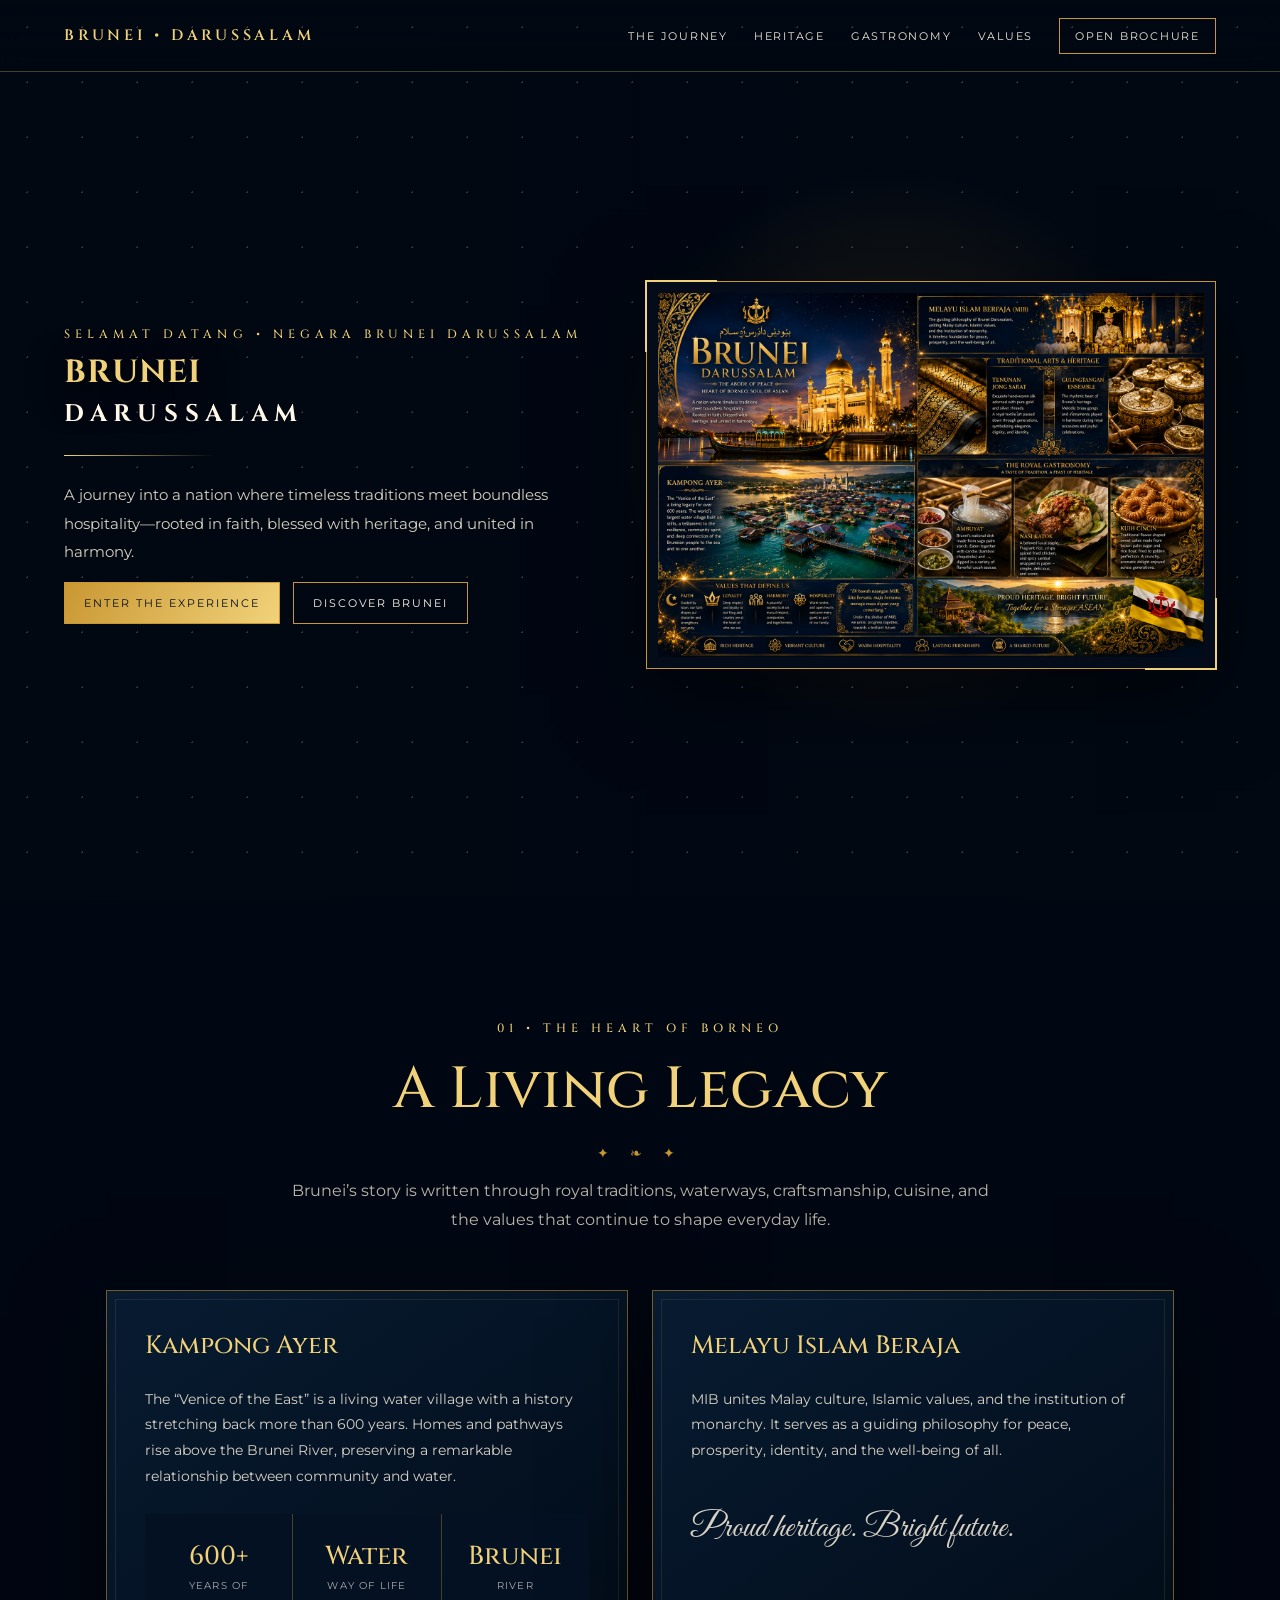
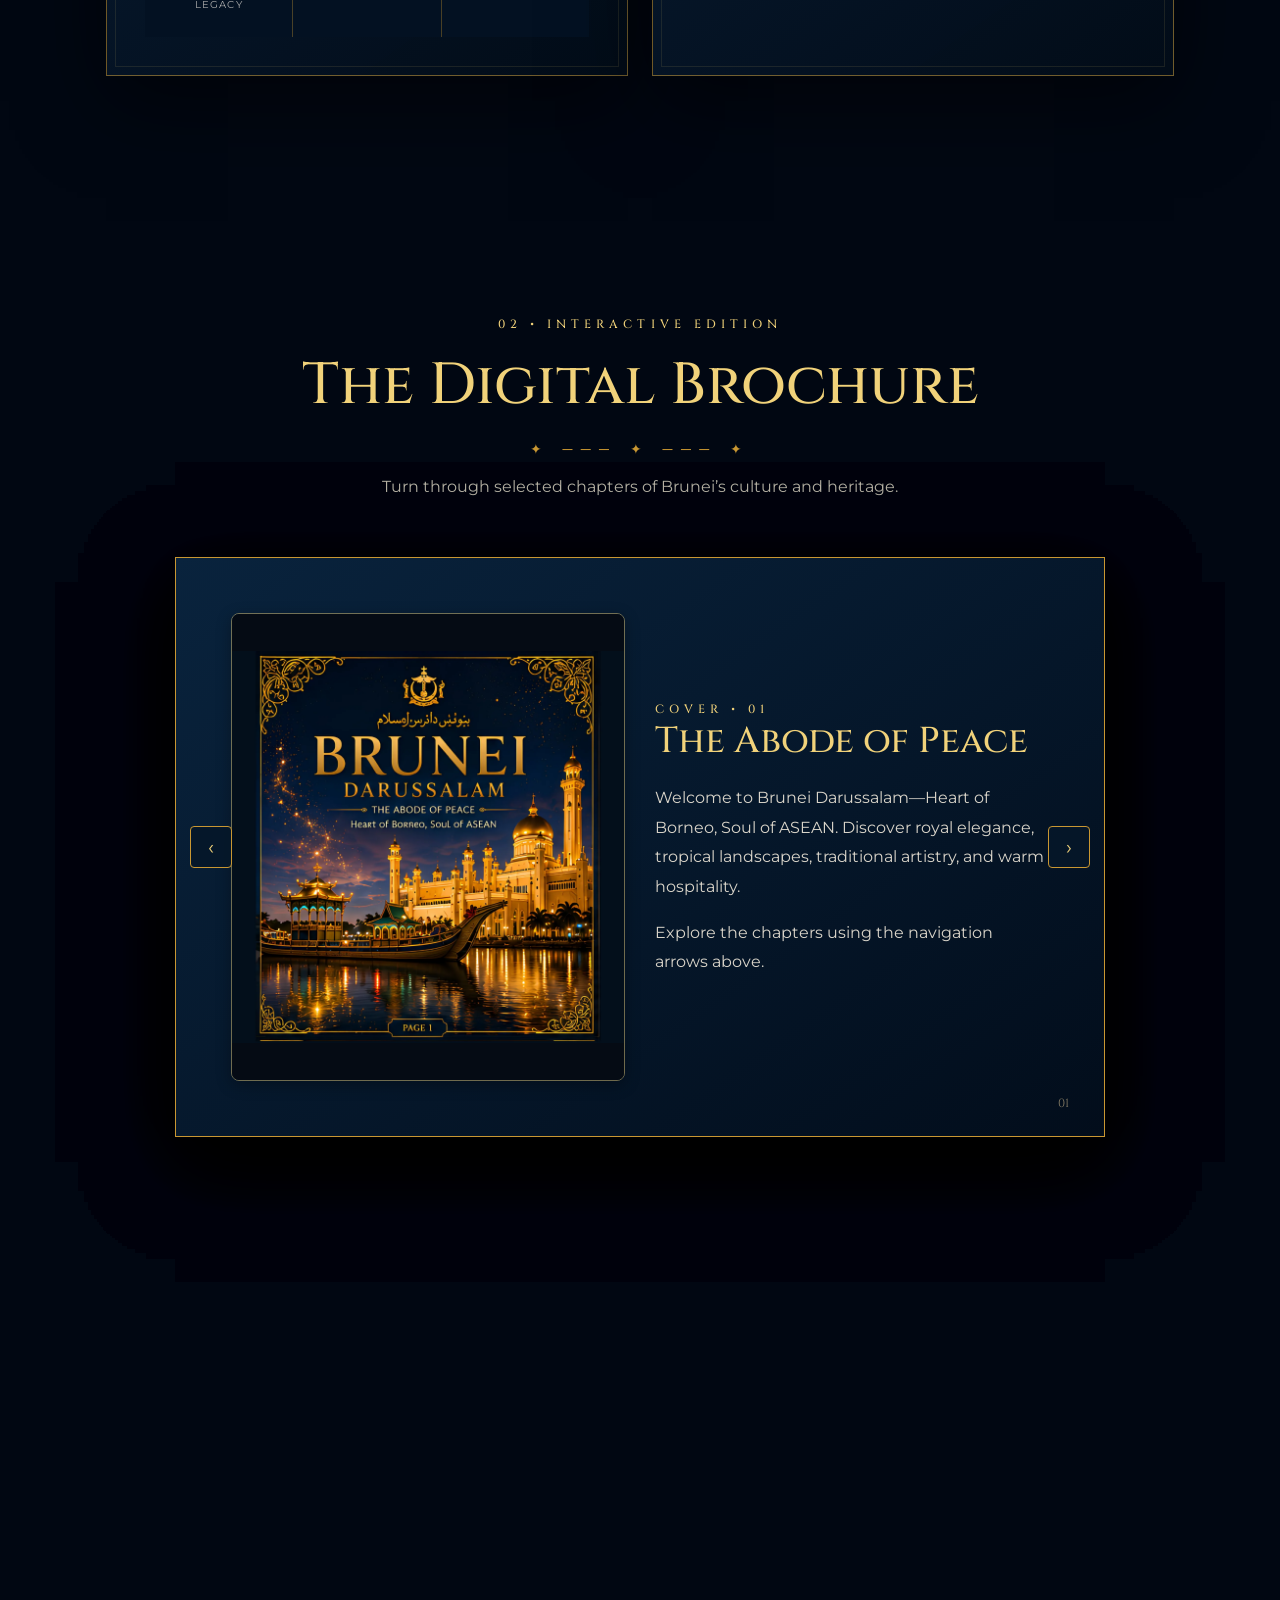
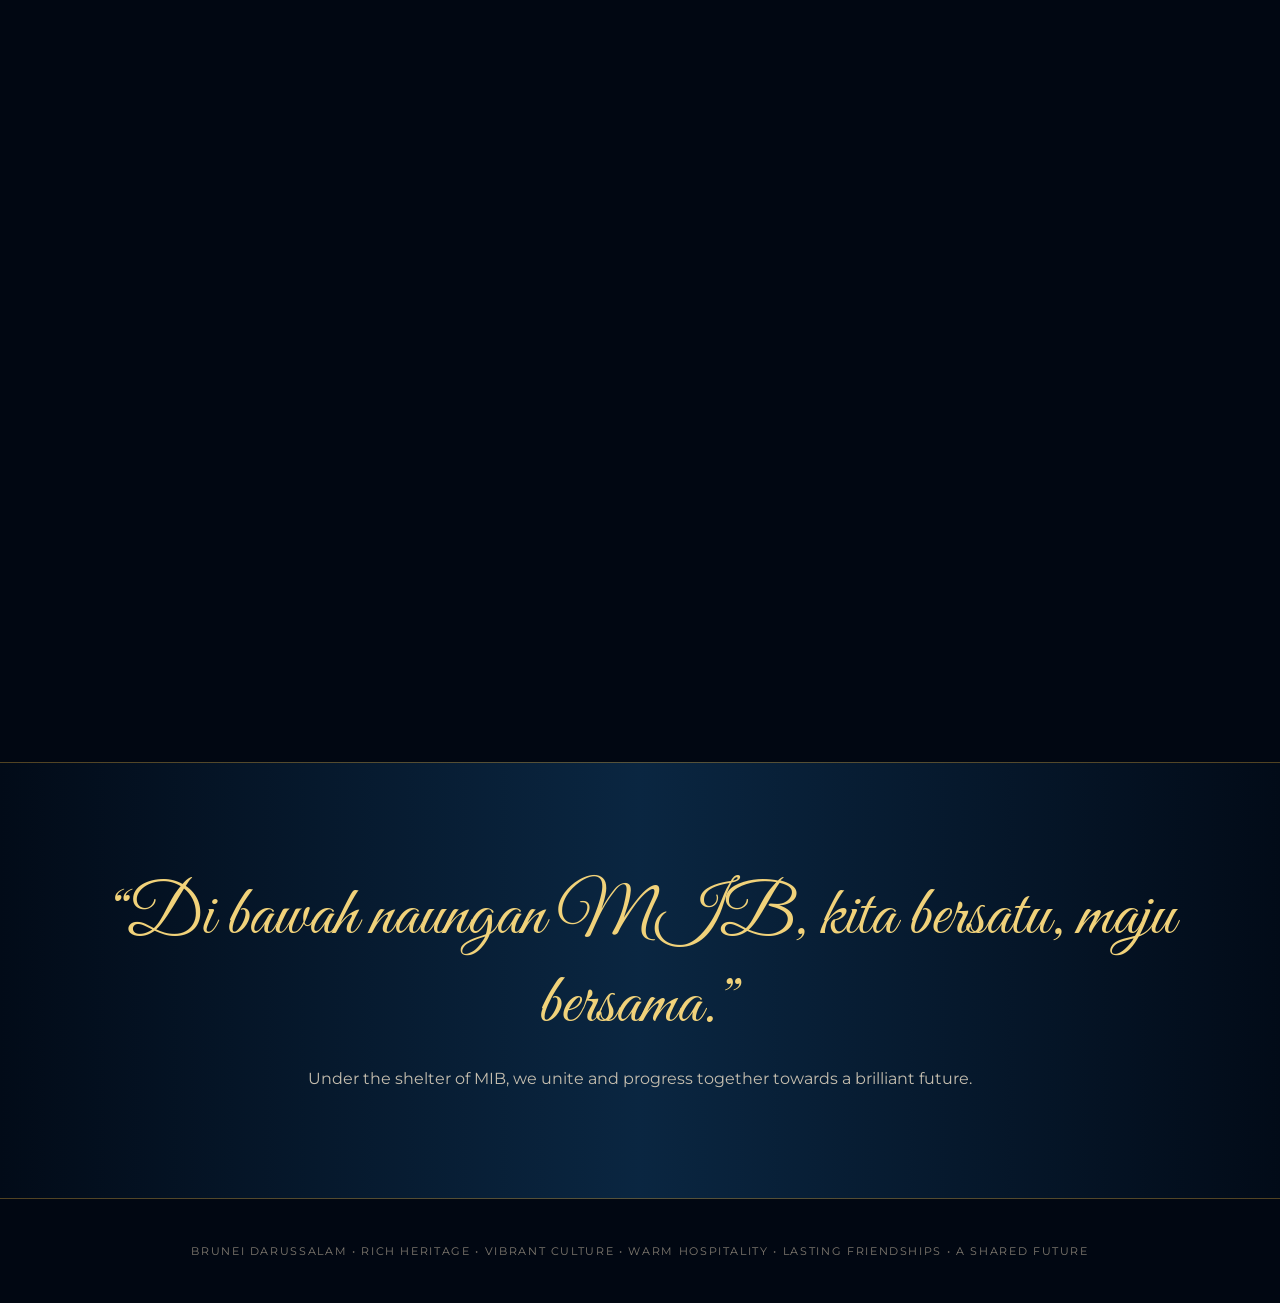
==== commit 05433542: "Add ASEAN booth section to index.html Added a new section for the ASEAN booth, including details abo" ====
--- a/index.html
+++ b/index.html
@@ -213,6 +213,39 @@
 </div>
 </div>
 </section>
+
+  <!-- SECTION 06: ASEAN BOOTH -->
+<section class="section" id="booth">
+  <div class="section-inner reveal">
+    <div class="section-head">
+      <div class="eyebrow">06 • Experience Brunei Live</div>
+      <h2>Visit Our ASEAN Booth</h2>
+      <div class="ornament">✦ ─── ✦ ─── ✦</div>
+      <p>Immerse yourself in the authentic culture, heritage, and flavors of Brunei Darussalam in person.</p>
+    </div>
+
+    <div class="booth-card">
+      <div class="booth-info">
+        <span class="booth-tag">Interactive Exhibit</span>
+        <h3>Experience Brunei Firsthand</h3>
+        <p>Step into our golden dome exhibit featuring authentic cultural displays, royal heritage artifacts, and traditional Bruneian hospitality.</p>
+        
+        <div class="booth-location-box">
+          <div class="loc-icon">📍</div>
+          <div class="loc-details">
+            <strong>Location</strong>
+            <span>DSWD Magiliw Bldg. New Lobby</span>
+          </div>
+        </div>
+      </div>
+
+      <div class="booth-image-wrap">
+        <img src="booth.jpg" alt="Brunei Darussalam ASEAN Booth at DSWD Magiliw Bldg" class="booth-img" />
+      </div>
+    </div>
+  </div>
+</section>
+  
 <section class="quote">
 <div class="script">“Di bawah naungan MIB, kita bersatu, maju bersama.”</div>
 <p>Under the shelter of MIB, we unite and progress together towards a brilliant future.</p>
--- a/style.css
+++ b/style.css
@@ -1,4 +1,4 @@
-
+ 
 @import url('https://fonts.googleapis.com/css2?family=Cinzel:wght@400;500;600;700&family=Great+Vibes&family=Montserrat:wght@300;400;500;600&display=swap');
 :root{
  --navy:#020b18; --navy2:#071b31; --gold:#c99732; --gold2:#f1d27a; --ivory:#fff8e8;
@@ -204,35 +204,41 @@
   margin: 0 auto;
 }
 
-/* Position controls in the top-right corner inside the flipbook container */
+/* Navigation arrows centered vertically on the sides */
 .flip-controls {
   position: absolute;
-  top: 15px;
-  right: 15px;
+  top: 50%;
+  left: 0;
+  right: 0;
+  transform: translateY(-50%);
   display: flex;
-  gap: 8px;
-  z-index: 100; /* Keeps controls above page contents */
-  pointer-events: auto;
+  justify-content: space-between;
+  align-items: center;
+  padding: 0 15px;
+  z-index: 100;
+  pointer-events: none;
 }
 
 .iconbtn {
-  width: 36px;
-  height: 36px;
+  width: 42px;
+  height: 42px;
   border: 1px solid var(--gold);
-  background: rgba(6, 23, 42, 0.9);
+  background: rgba(6, 23, 42, 0.92);
   color: var(--gold2);
   cursor: pointer;
-  font-size: 18px;
+  font-size: 20px;
   display: flex;
   align-items: center;
   justify-content: center;
   border-radius: 4px;
-  transition: all 0.2s ease;
+  transition: all 0.25s ease;
+  pointer-events: auto;
 }
 
 .iconbtn:hover {
   background: var(--gold);
   color: #06172a;
+  transform: scale(1.08);
 }
 
 /* Fix image container sizing and prevents overflow clipping */
@@ -302,4 +308,63 @@
 @media(max-width:520px){
  .page-image.upload-slot{height:260px;min-height:260px;}
  .page-image.upload-slot .upload-hint{font-size:9px;letter-spacing:.14em;}
-}
+
+}
+@media (max-width: 768px) {
+  /* 1. Fix for Stats getting cut off in Kampong Ayer card */
+  .stats {
+    display: flex;
+    flex-wrap: wrap; /* Allows stats to wrap cleanly */
+    gap: 12px;
+    justify-content: space-between;
+  }
+
+  .stat {
+    flex: 1 1 30%; /* Stacks or scales stats dynamically */
+    min-width: 80px;
+    border-right: none; /* Removes stiff divider lines on small screens */
+    padding: 8px 4px;
+    text-align: center;
+  }
+
+  .stat b {
+    font-size: 1.1rem; /* Slightly reduces font size so text like "BRUNEI" fits */
+    word-break: break-word;
+  }
+
+  /* 2. Fix for Brochure / Flipbook layout on Mobile */
+  .page-grid {
+    display: flex;
+    flex-direction: column; /* Stacks image on top of text on phone screens */
+    gap: 16px;
+  }
+
+  .flipbook {
+    height: auto; /* Lets card expand vertically on mobile */
+    min-height: 520px;
+  }
+
+  /* 3. Reposition Arrows for Mobile Screen View */
+  .flipbook-wrap {
+    padding: 0;
+  }
+
+  .flip-controls {
+    position: relative;
+    top: 0;
+    left: 0;
+    right: 0;
+    transform: none;
+    width: 100%;
+    justify-content: center;
+    gap: 20px;
+    margin-top: 15px;
+    pointer-events: auto;
+  }
+
+  .flip-controls .iconbtn {
+    width: 42px;
+    height: 42px;
+  }
+}
+
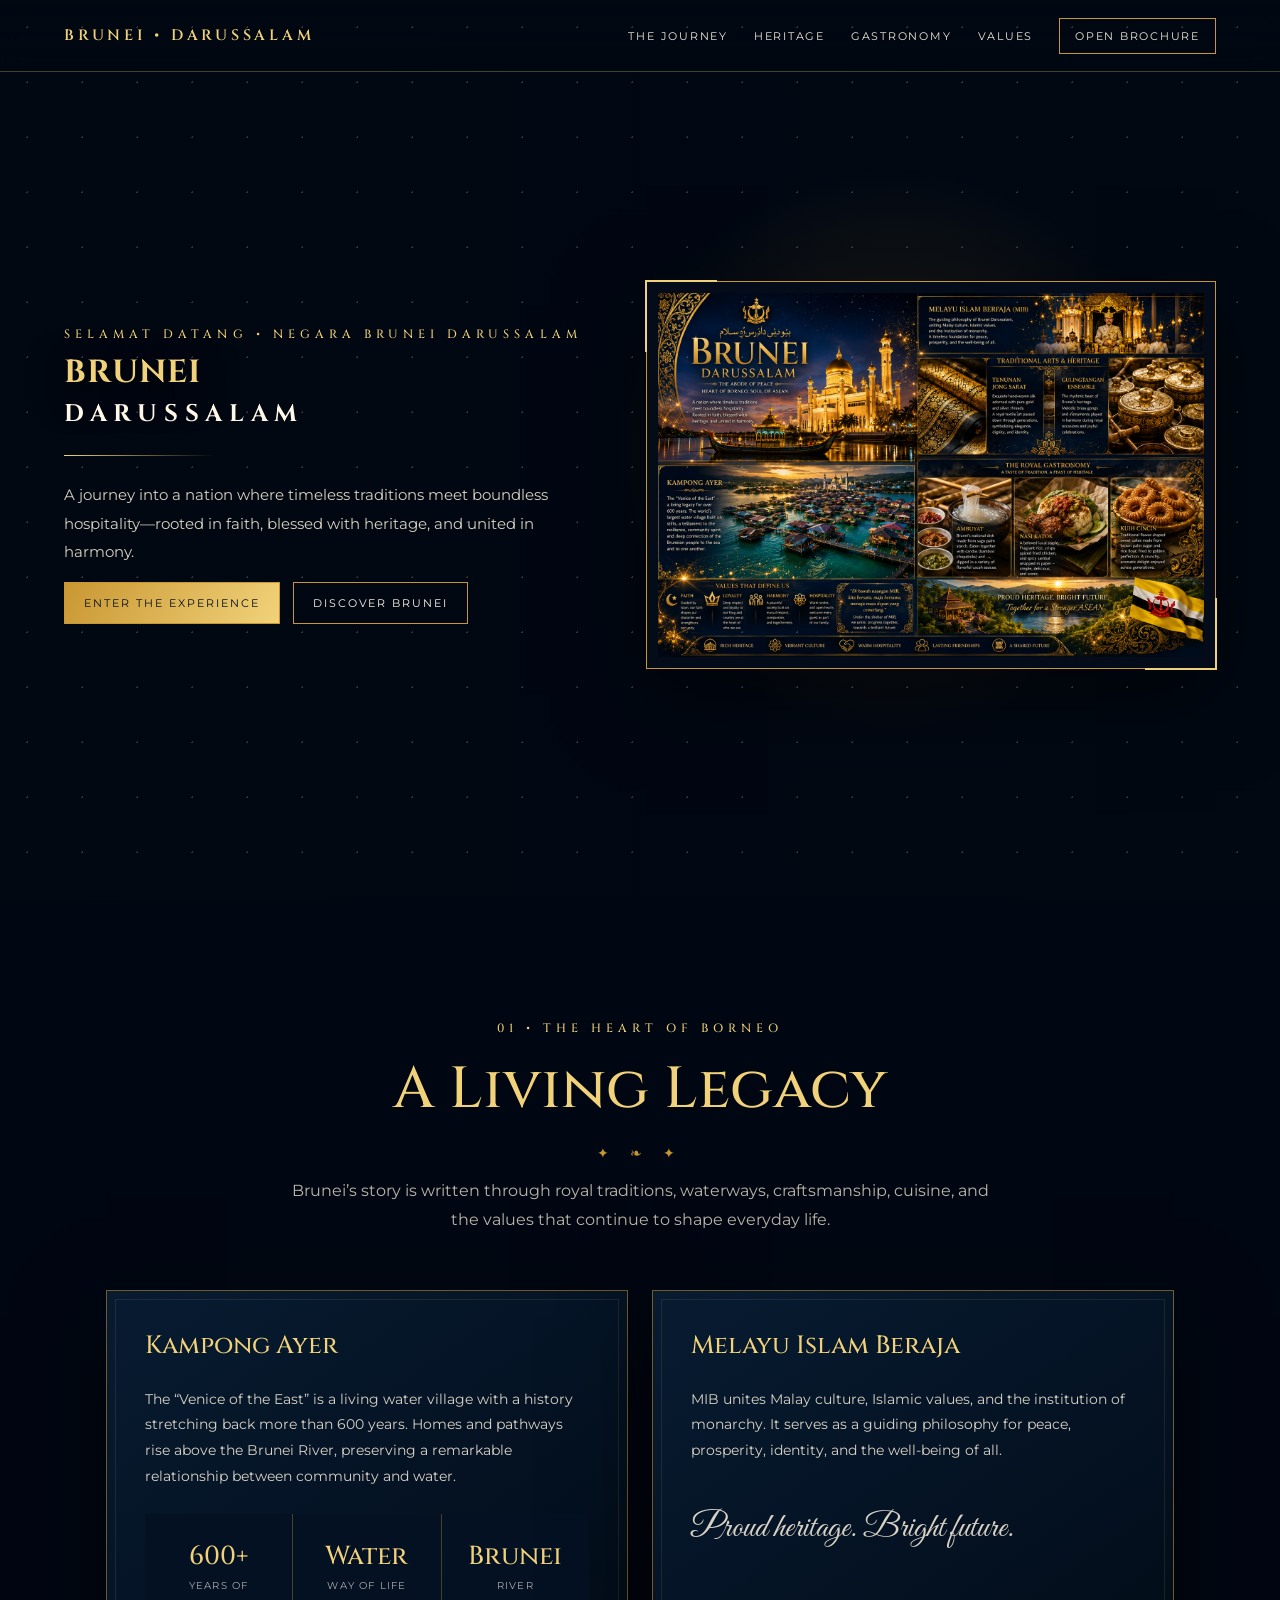
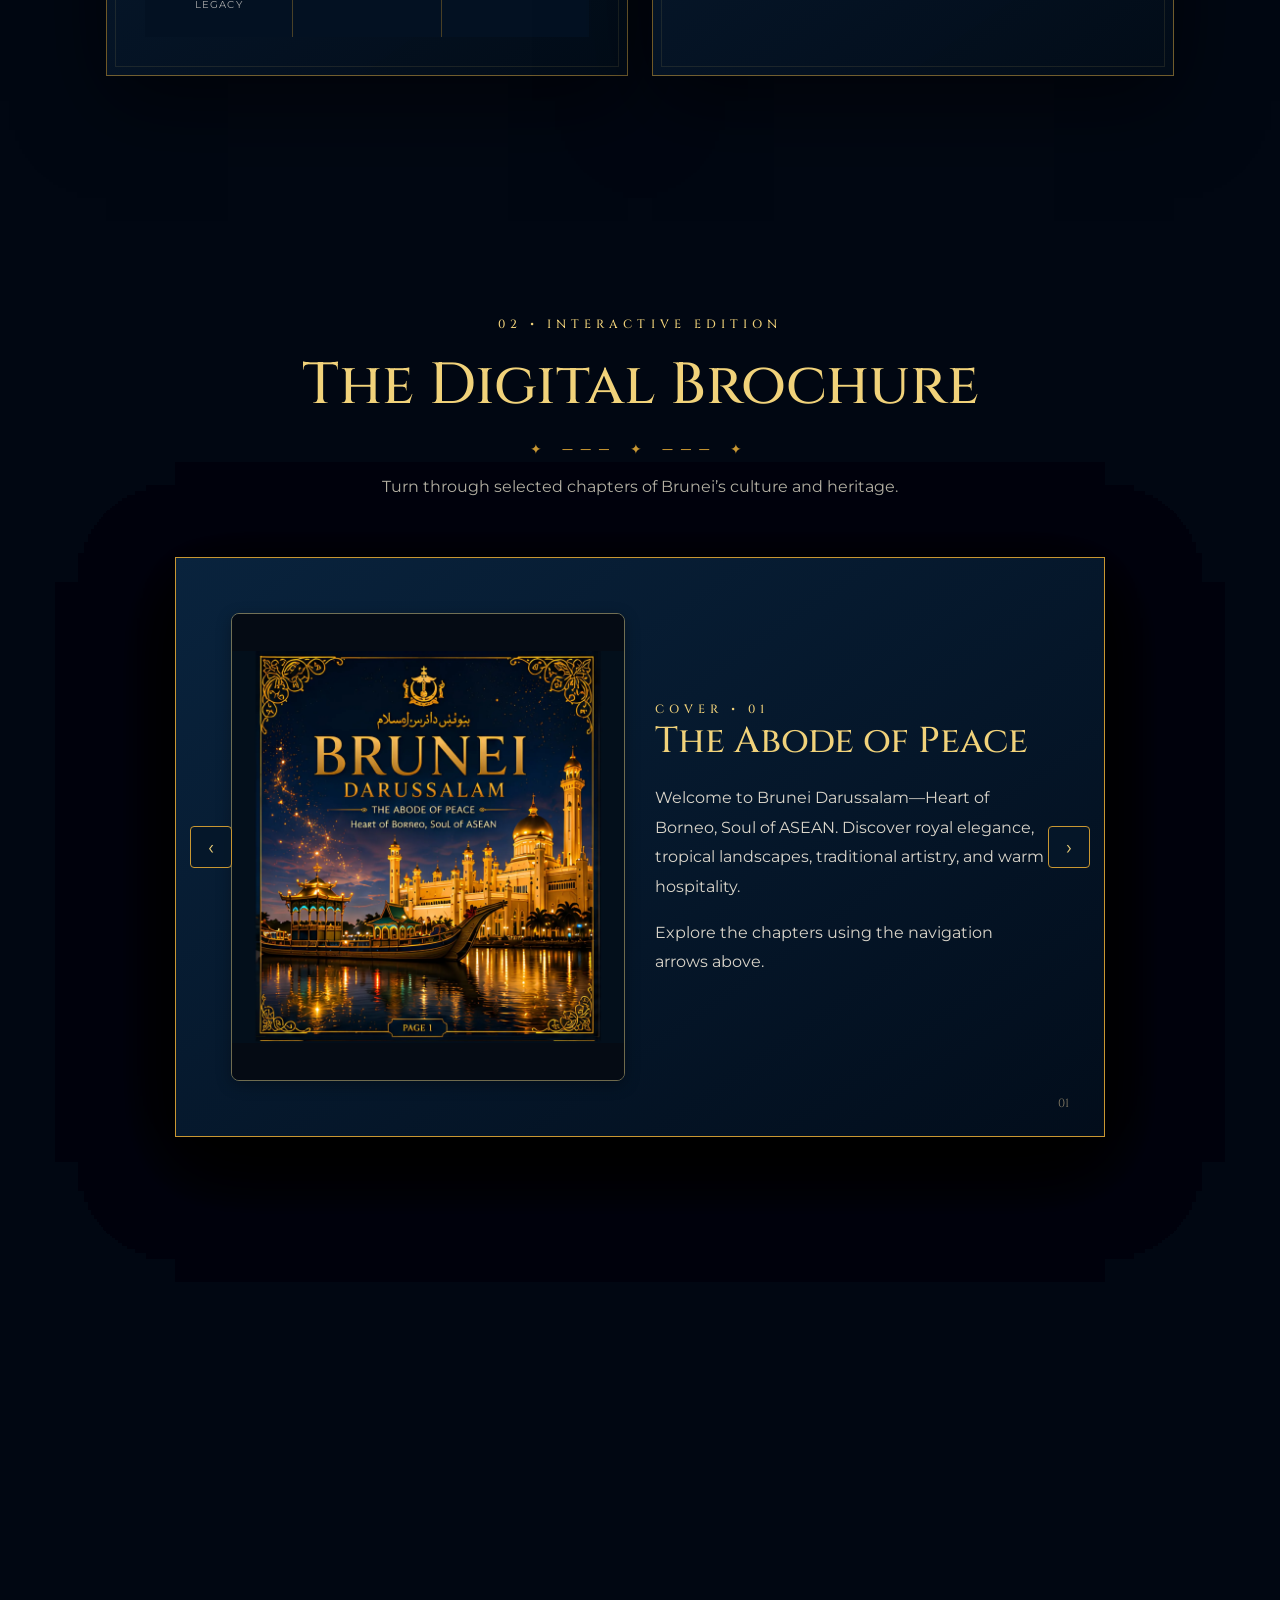
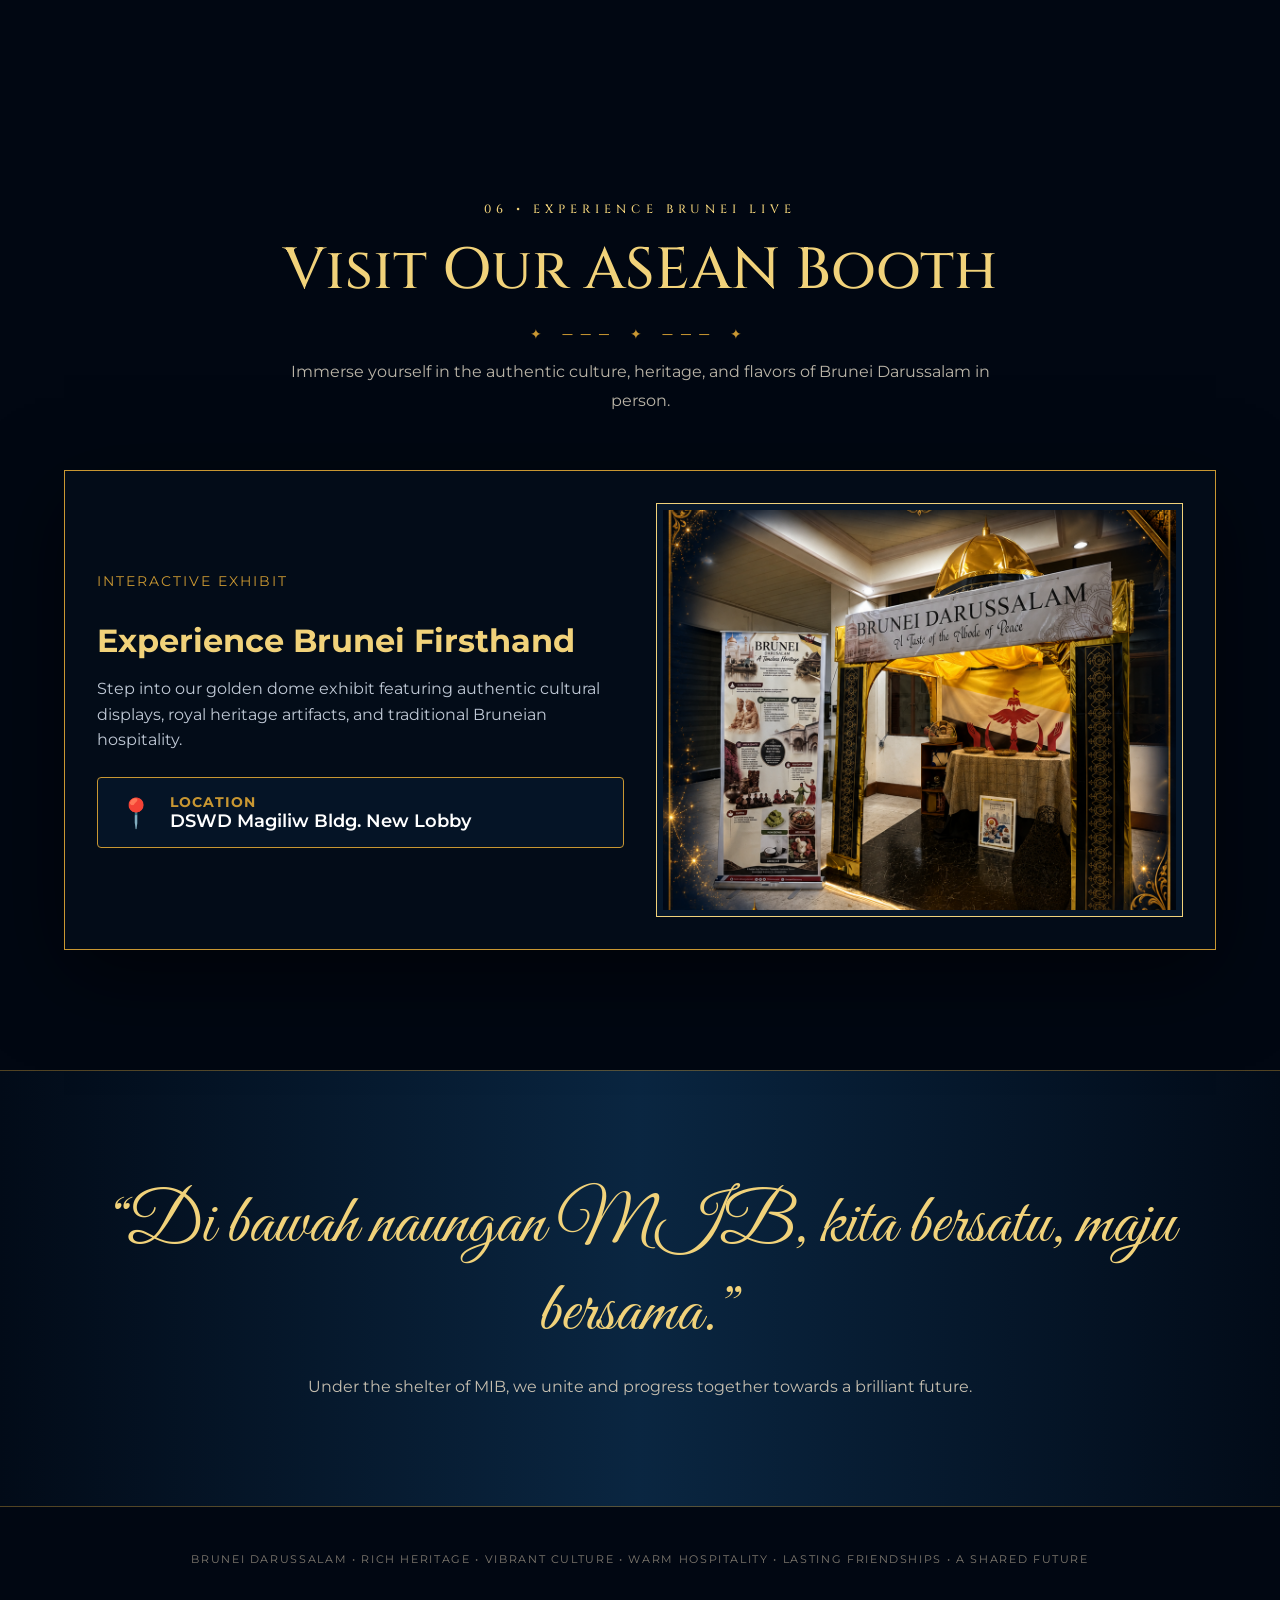
==== commit 0d64eb3d: "Replace booth.jpg with booth.png in index.html" ====
--- a/index.html
+++ b/index.html
@@ -240,7 +240,7 @@
       </div>
 
       <div class="booth-image-wrap">
-        <img src="booth.jpg" alt="Brunei Darussalam ASEAN Booth at DSWD Magiliw Bldg" class="booth-img" />
+        <img src="booth.png" alt="Brunei Darussalam ASEAN Booth at DSWD Magiliw Bldg" class="booth-img" />
       </div>
     </div>
   </div>
--- a/style.css
+++ b/style.css
@@ -261,6 +261,94 @@
   display: block;
 }
 
+/* ASEAN Booth Section */
+.booth-card {
+  display: grid;
+  grid-template-columns: 1fr 1fr;
+  gap: 2rem;
+  align-items: center;
+  background: #030c18;
+  border: 1px solid var(--gold);
+  padding: 2rem;
+  box-shadow: var(--shadow);
+  position: relative;
+  margin-top: 1.5rem;
+}
+
+.booth-tag {
+  color: var(--gold);
+  font-size: 0.85rem;
+  letter-spacing: 2px;
+  text-transform: uppercase;
+  display: block;
+  margin-bottom: 0.5rem;
+}
+
+.booth-info h3 {
+  font-size: 2rem;
+  color: var(--gold2);
+  margin-bottom: 1rem;
+}
+
+.booth-info p {
+  color: #c0c9d6;
+  line-height: 1.6;
+  margin-bottom: 1.5rem;
+}
+
+/* Location Badge Box */
+.booth-location-box {
+  display: flex;
+  align-items: center;
+  gap: 1rem;
+  background: rgba(6, 23, 42, 0.8);
+  border: 1px solid var(--gold);
+  padding: 1rem 1.25rem;
+  border-radius: 4px;
+}
+
+.loc-icon {
+  font-size: 1.8rem;
+}
+
+.loc-details strong {
+  display: block;
+  color: var(--gold);
+  font-size: 0.85rem;
+  text-transform: uppercase;
+  letter-spacing: 1px;
+}
+
+.loc-details span {
+  color: #ffffff;
+  font-size: 1.1rem;
+  font-weight: 600;
+}
+
+/* Image Framing */
+.booth-image-wrap {
+  position: relative;
+  border: 1px solid var(--gold2);
+  padding: 6px;
+  background: #06172a;
+}
+
+.booth-img {
+  width: 100%;
+  height: 100%;
+  max-height: 400px;
+  object-fit: cover;
+  display: block;
+}
+
+/* Responsive view for phones */
+@media (max-width: 768px) {
+  .booth-card {
+    grid-template-columns: 1fr;
+    padding: 1.25rem;
+  }
+}
+
 /* Stack vertically on smaller monitors or screens */
 @media (max-width: 850px) {
   .page-grid {
@@ -272,6 +360,7 @@
     max-width: 100%;
   }
 }
+
 
 
 @media(max-width:850px){
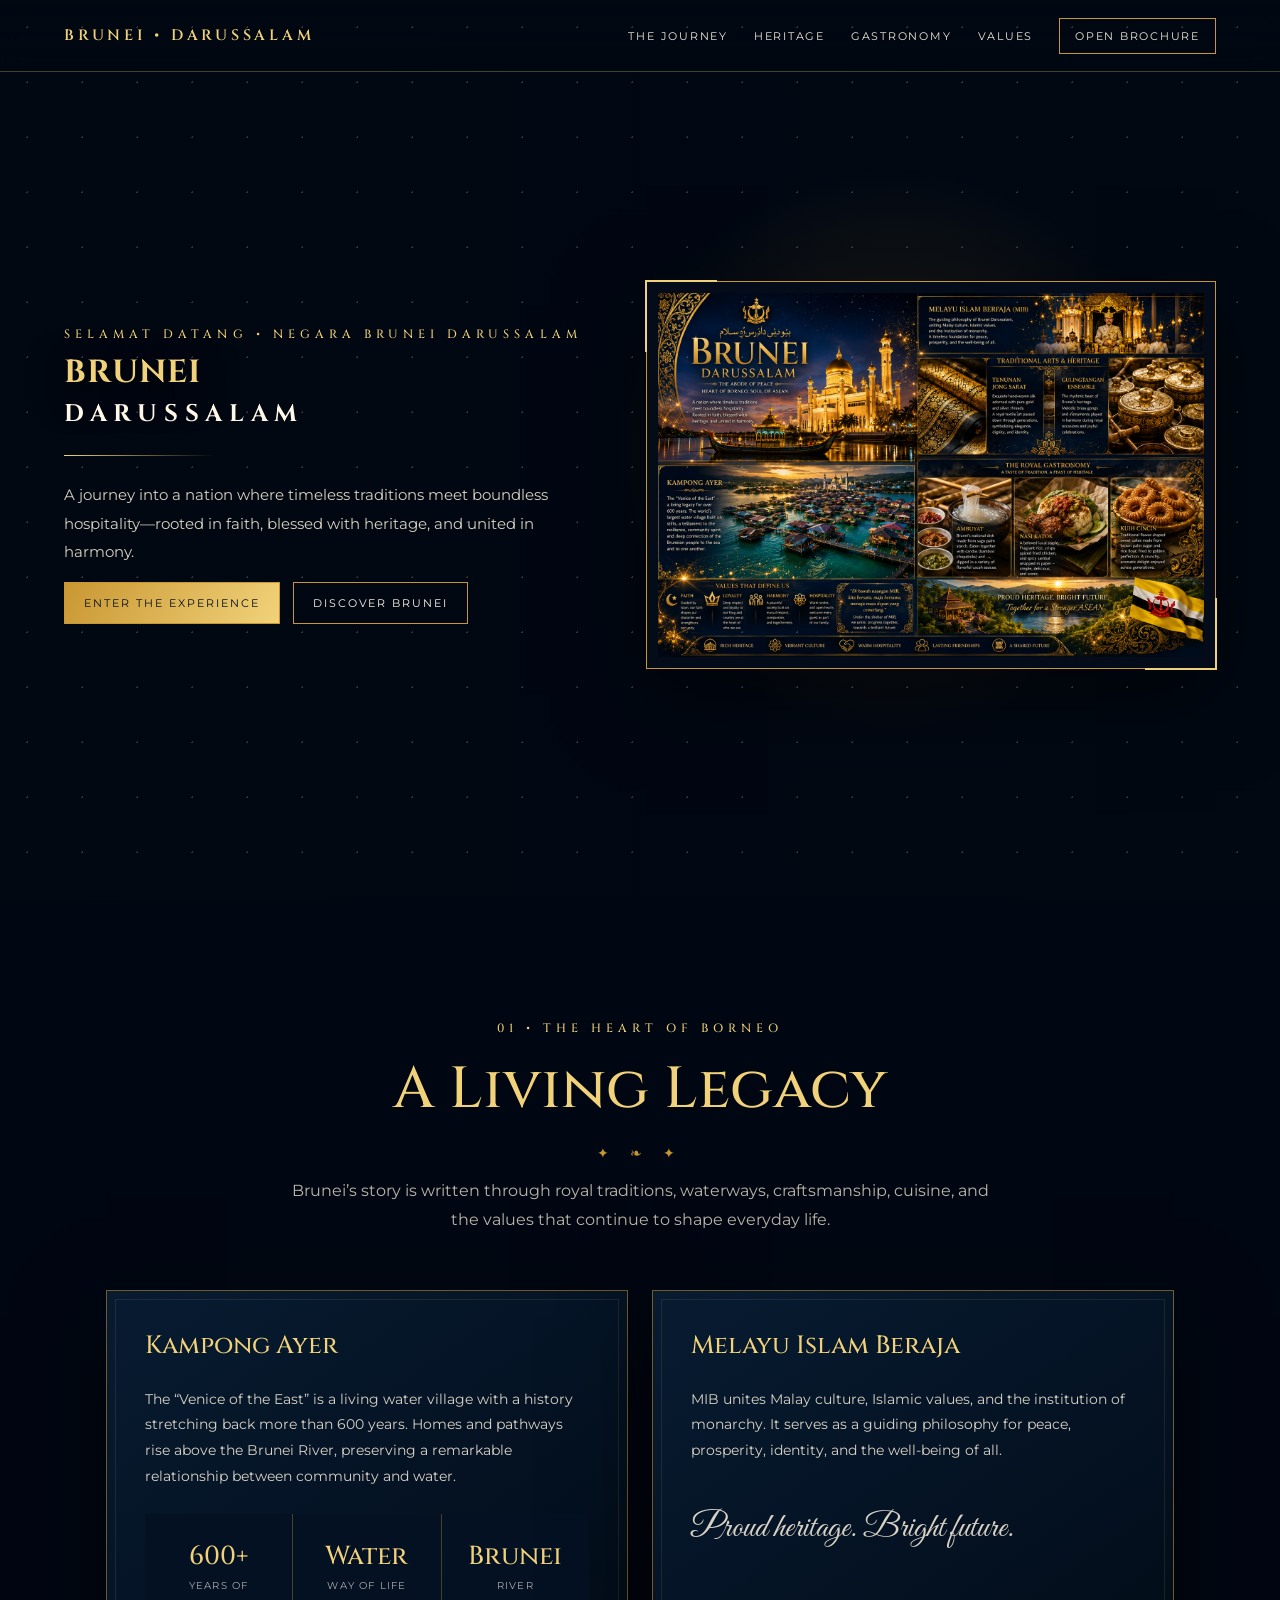
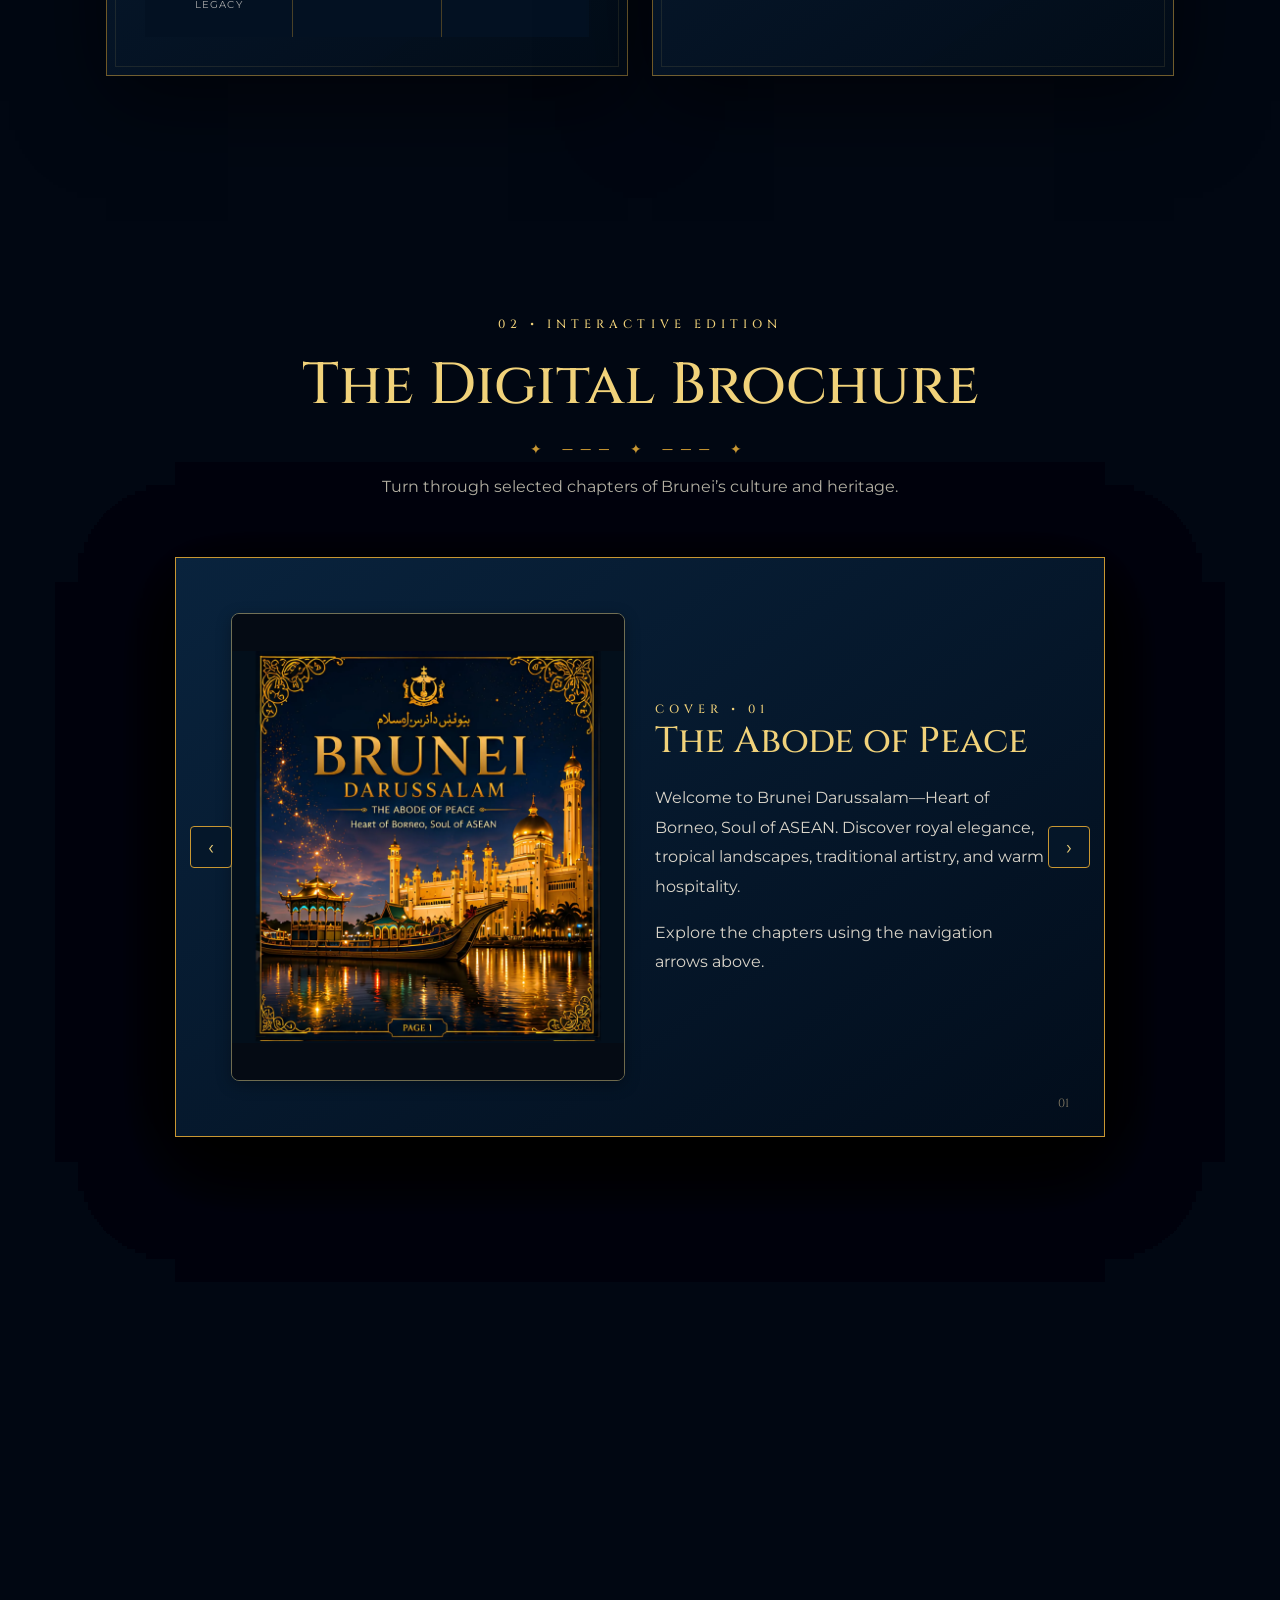
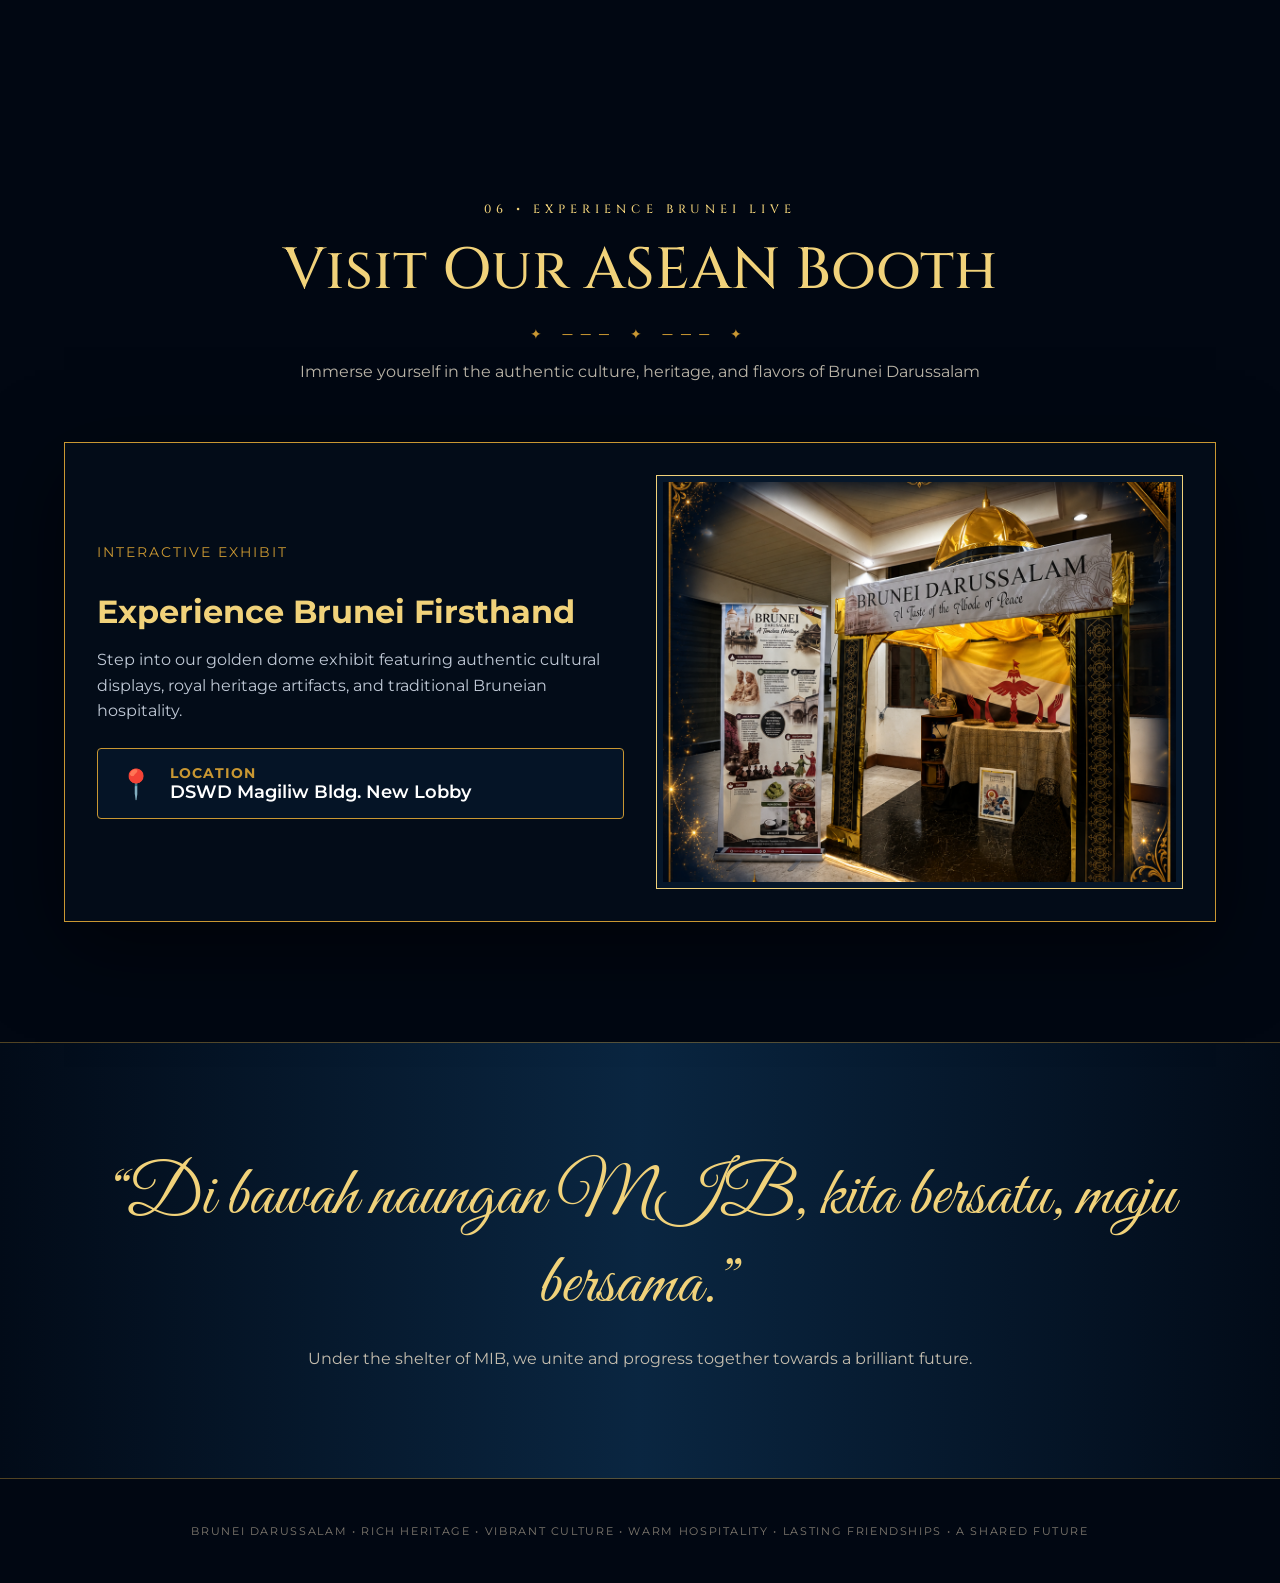
==== commit 5429dbeb: "Remove 'in person' from experience description" ====
--- a/index.html
+++ b/index.html
@@ -221,7 +221,7 @@
       <div class="eyebrow">06 • Experience Brunei Live</div>
       <h2>Visit Our ASEAN Booth</h2>
       <div class="ornament">✦ ─── ✦ ─── ✦</div>
-      <p>Immerse yourself in the authentic culture, heritage, and flavors of Brunei Darussalam in person.</p>
+      <p>Immerse yourself in the authentic culture, heritage, and flavors of Brunei Darussalam</p>
     </div>
 
     <div class="booth-card">
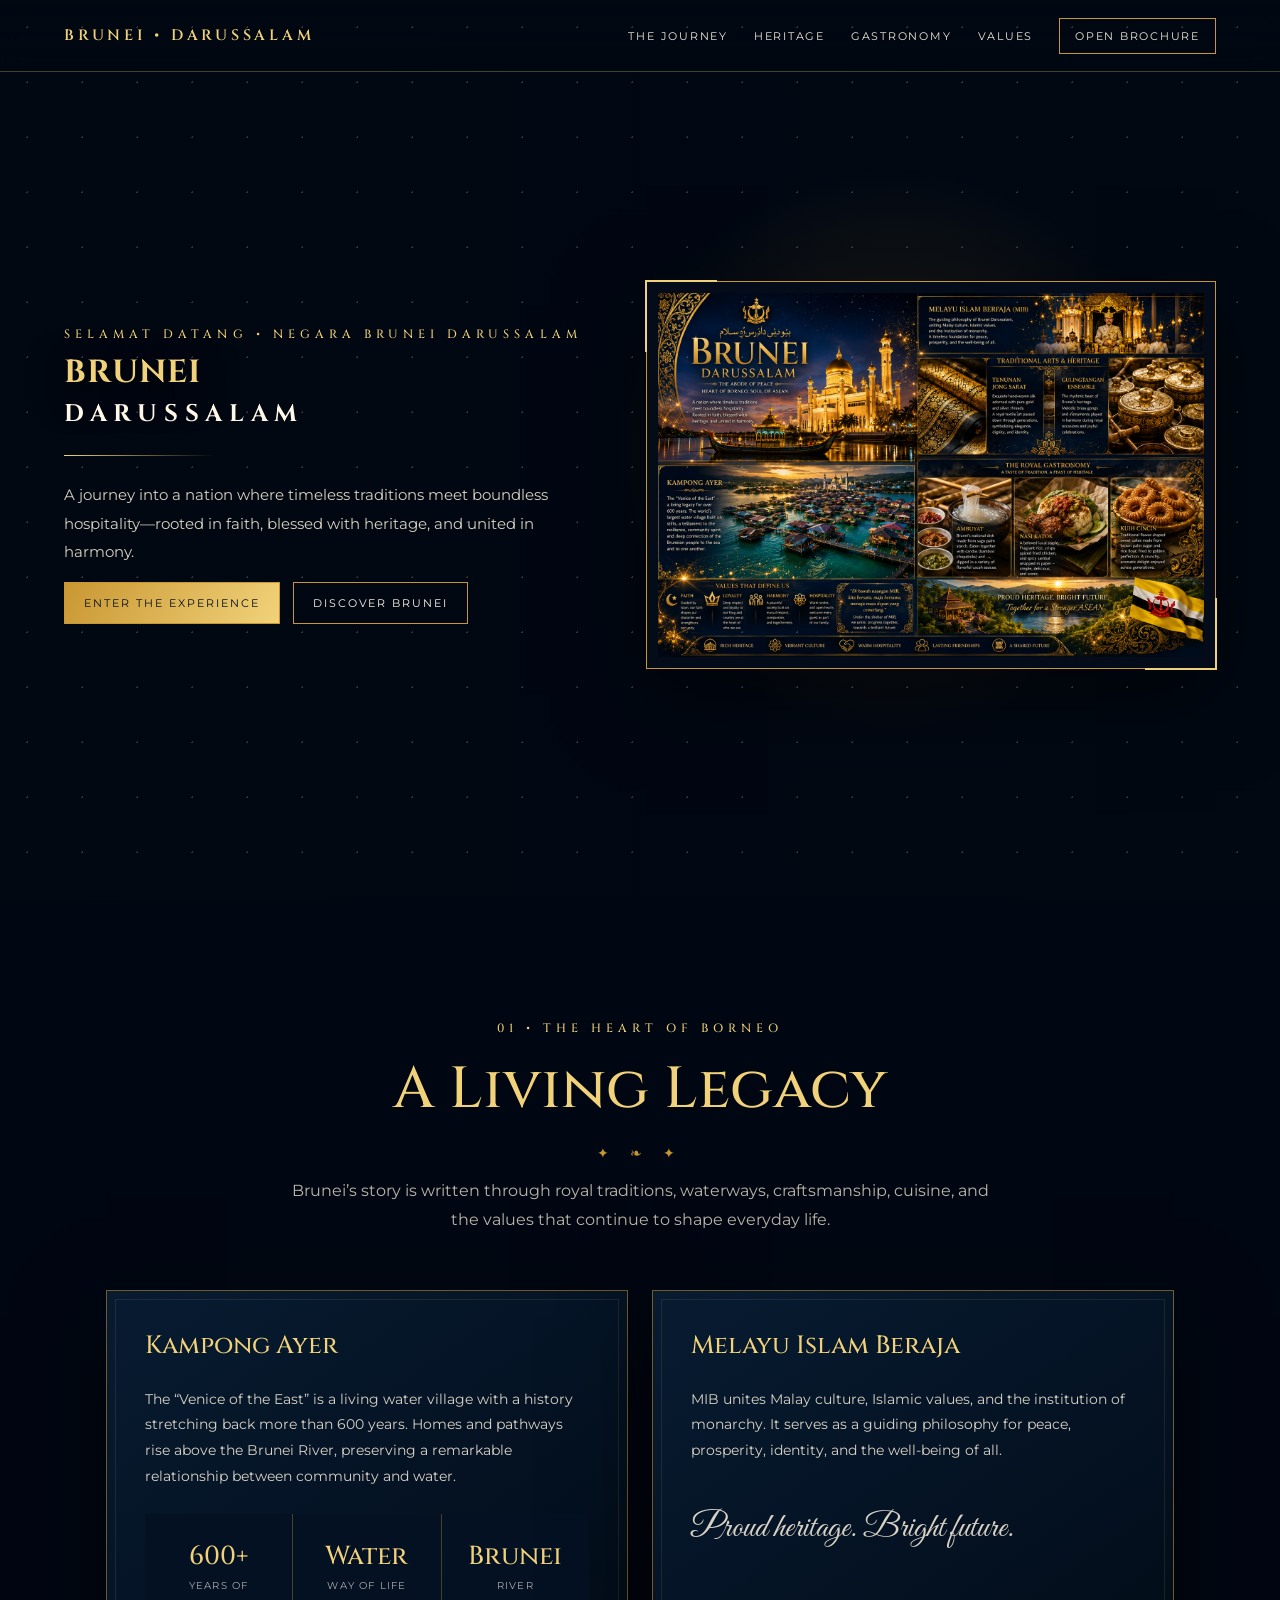
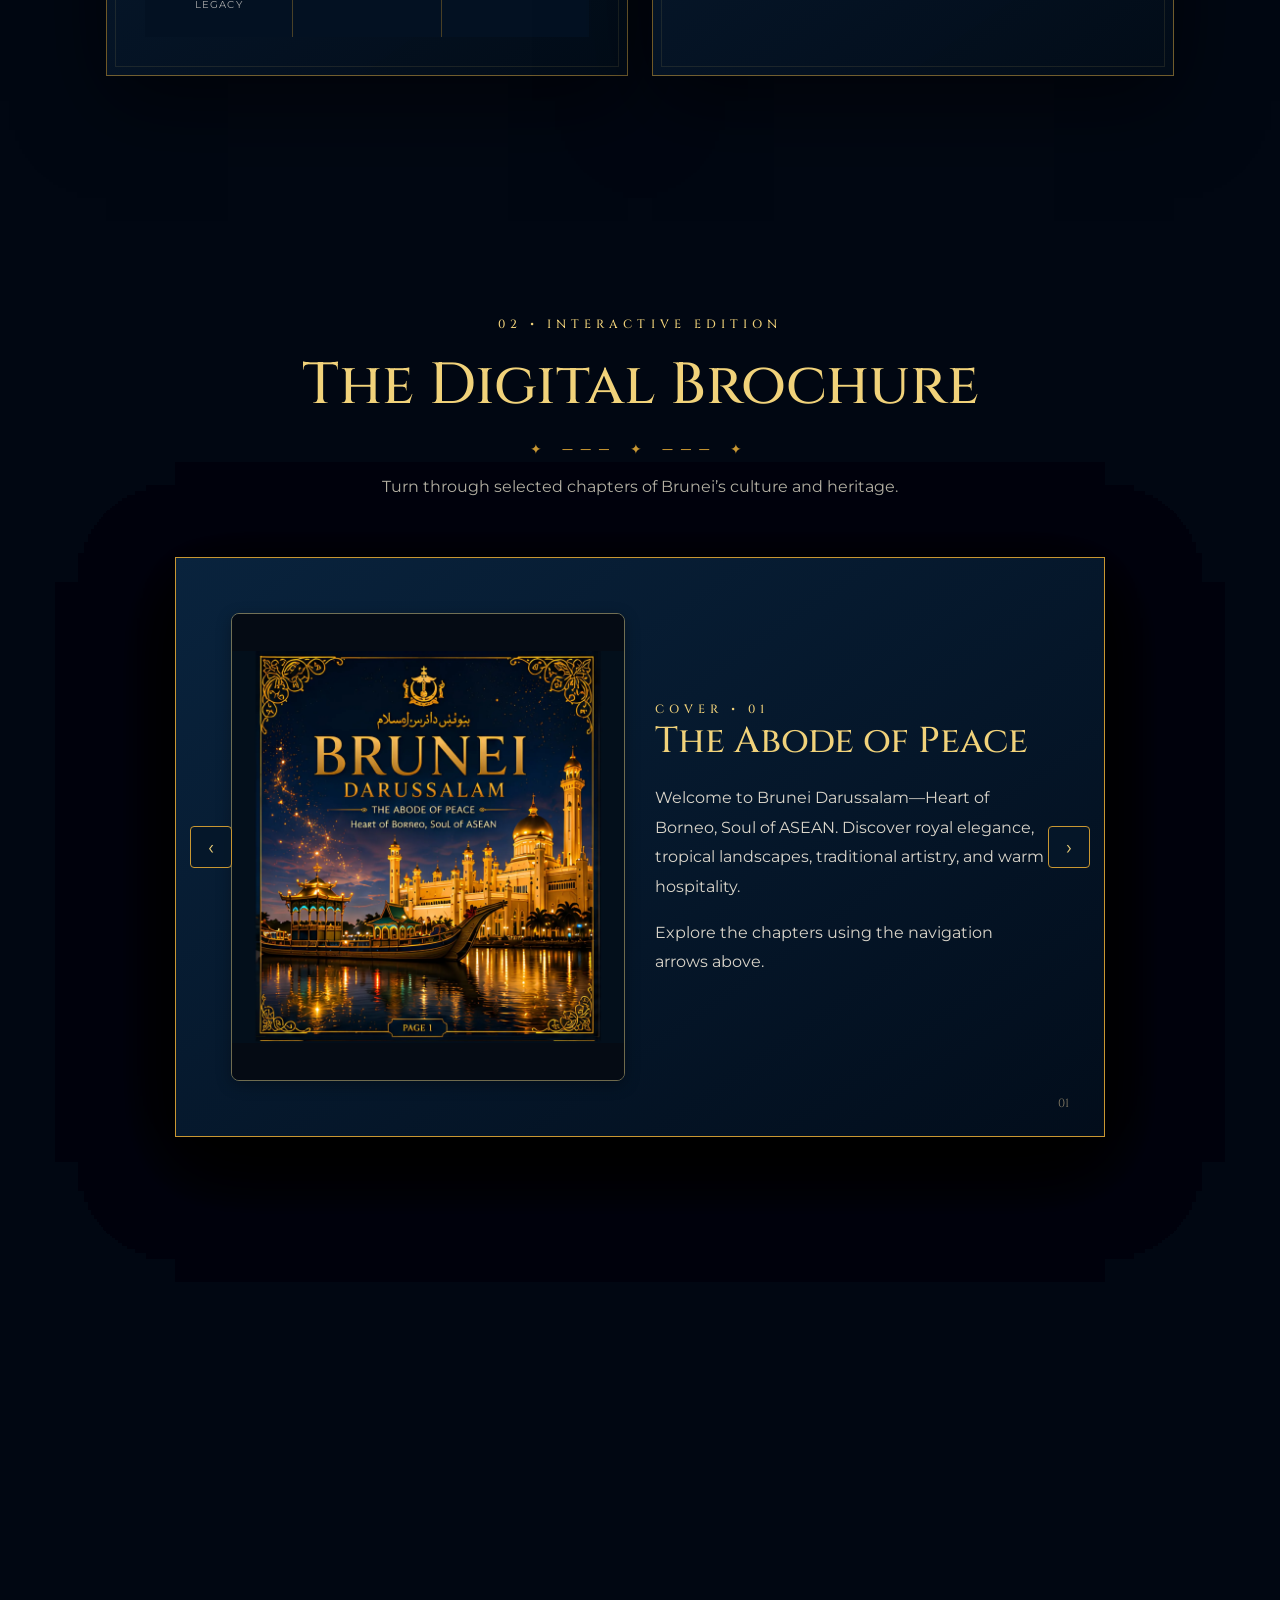
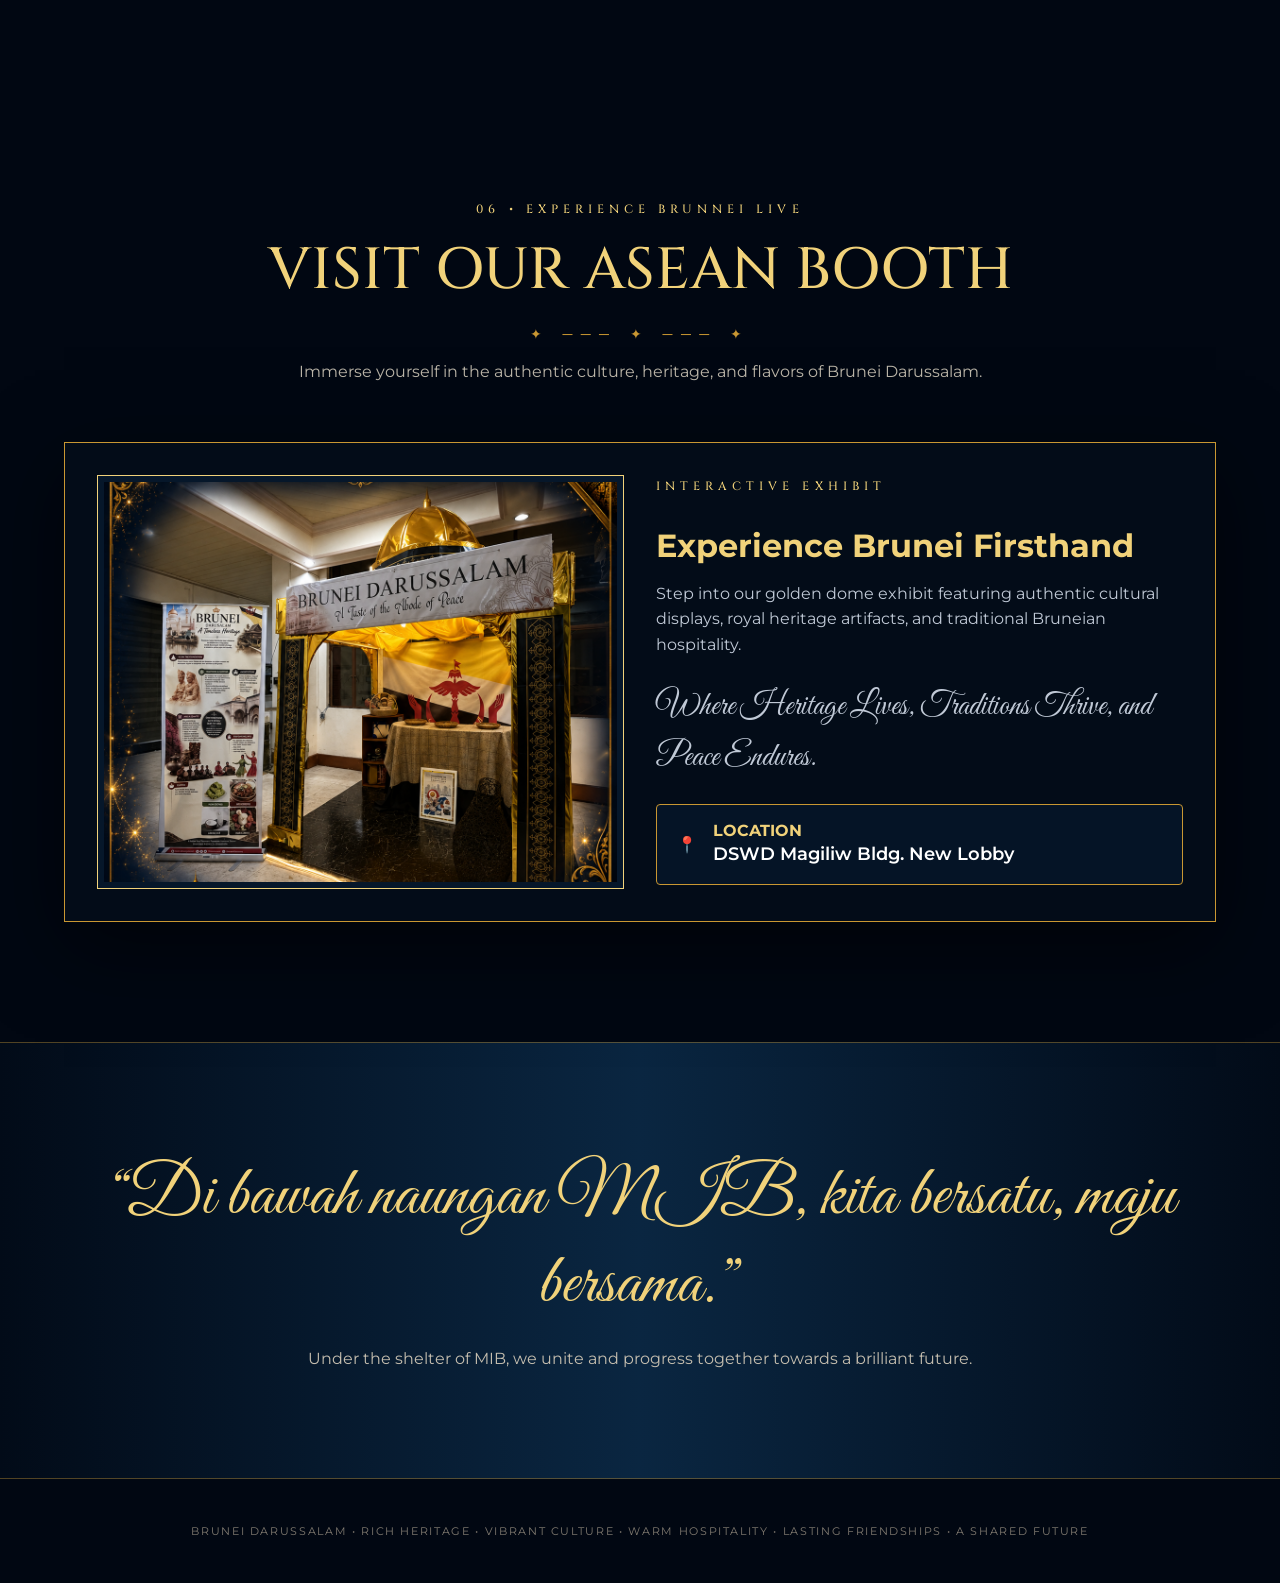
==== commit 08a10ed8: "Update index.html" ====
--- a/index.html
+++ b/index.html
@@ -218,29 +218,33 @@
 <section class="section" id="booth">
   <div class="section-inner reveal">
     <div class="section-head">
-      <div class="eyebrow">06 • Experience Brunei Live</div>
-      <h2>Visit Our ASEAN Booth</h2>
+      <div class="eyebrow">06 • EXPERIENCE BRUNNEI LIVE</div>
+      <h2>VISIT OUR ASEAN BOOTH</h2>
       <div class="ornament">✦ ─── ✦ ─── ✦</div>
-      <p>Immerse yourself in the authentic culture, heritage, and flavors of Brunei Darussalam</p>
+      <p>Immerse yourself in the authentic culture, heritage, and flavors of Brunei Darussalam.</p>
     </div>
 
     <div class="booth-card">
+      <div class="booth-image-wrap">
+        <img src="booth.png" alt="Brunei Darussalam ASEAN Booth" class="booth-img" />
+      </div>
+
       <div class="booth-info">
-        <span class="booth-tag">Interactive Exhibit</span>
+        <div class="eyebrow">INTERACTIVE EXHIBIT</div>
         <h3>Experience Brunei Firsthand</h3>
         <p>Step into our golden dome exhibit featuring authentic cultural displays, royal heritage artifacts, and traditional Bruneian hospitality.</p>
         
+        <p class="gold script" style="font-size:32px; margin-top: 10px; margin-bottom: 20px;">
+          Where Heritage Lives, Traditions Thrive, and Peace Endures.
+        </p>
+
         <div class="booth-location-box">
-          <div class="loc-icon">📍</div>
-          <div class="loc-details">
-            <strong>Location</strong>
-            <span>DSWD Magiliw Bldg. New Lobby</span>
+          <span class="loc-pin">📍</span>
+          <div>
+            <strong class="gold">LOCATION</strong>
+            <p style="margin:0; color:#fff; font-size:1.1rem; font-weight:600;">DSWD Magiliw Bldg. New Lobby</p>
           </div>
         </div>
-      </div>
-
-      <div class="booth-image-wrap">
-        <img src="booth.png" alt="Brunei Darussalam ASEAN Booth at DSWD Magiliw Bldg" class="booth-img" />
       </div>
     </div>
   </div>
